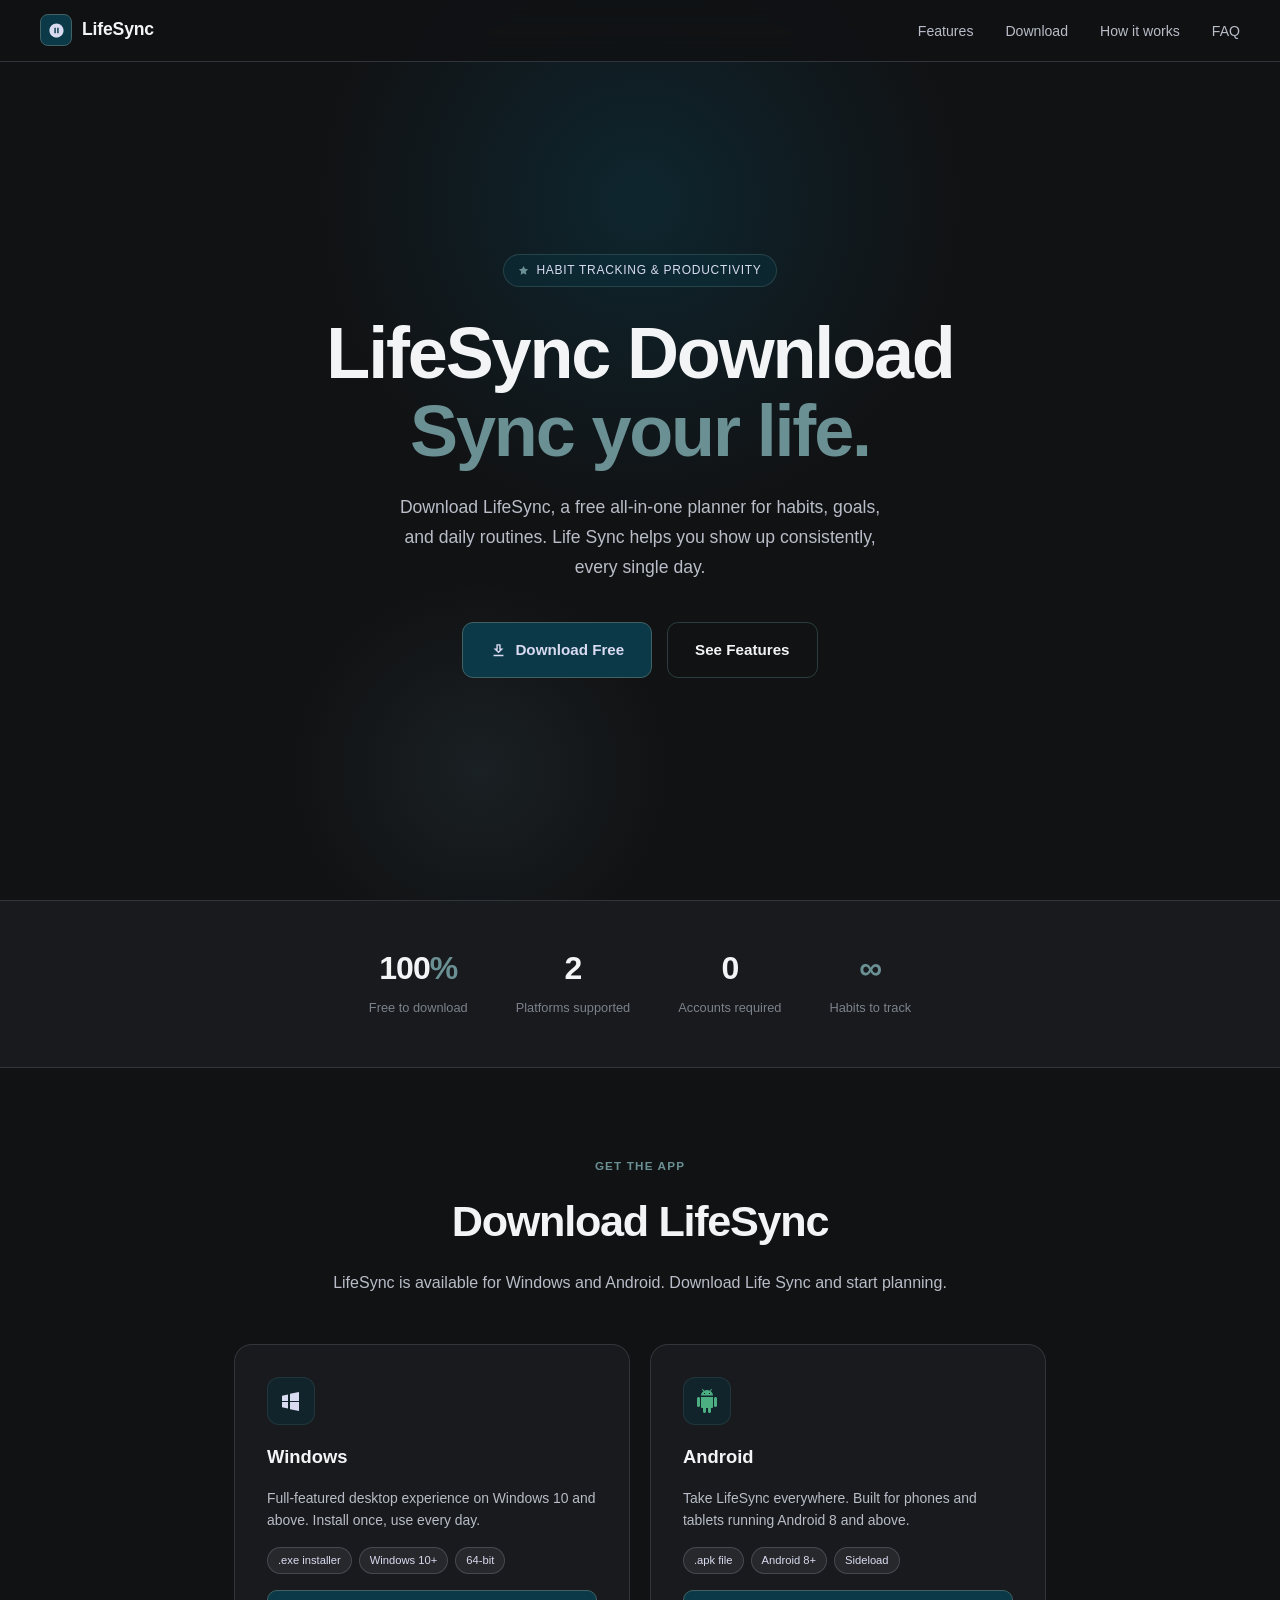
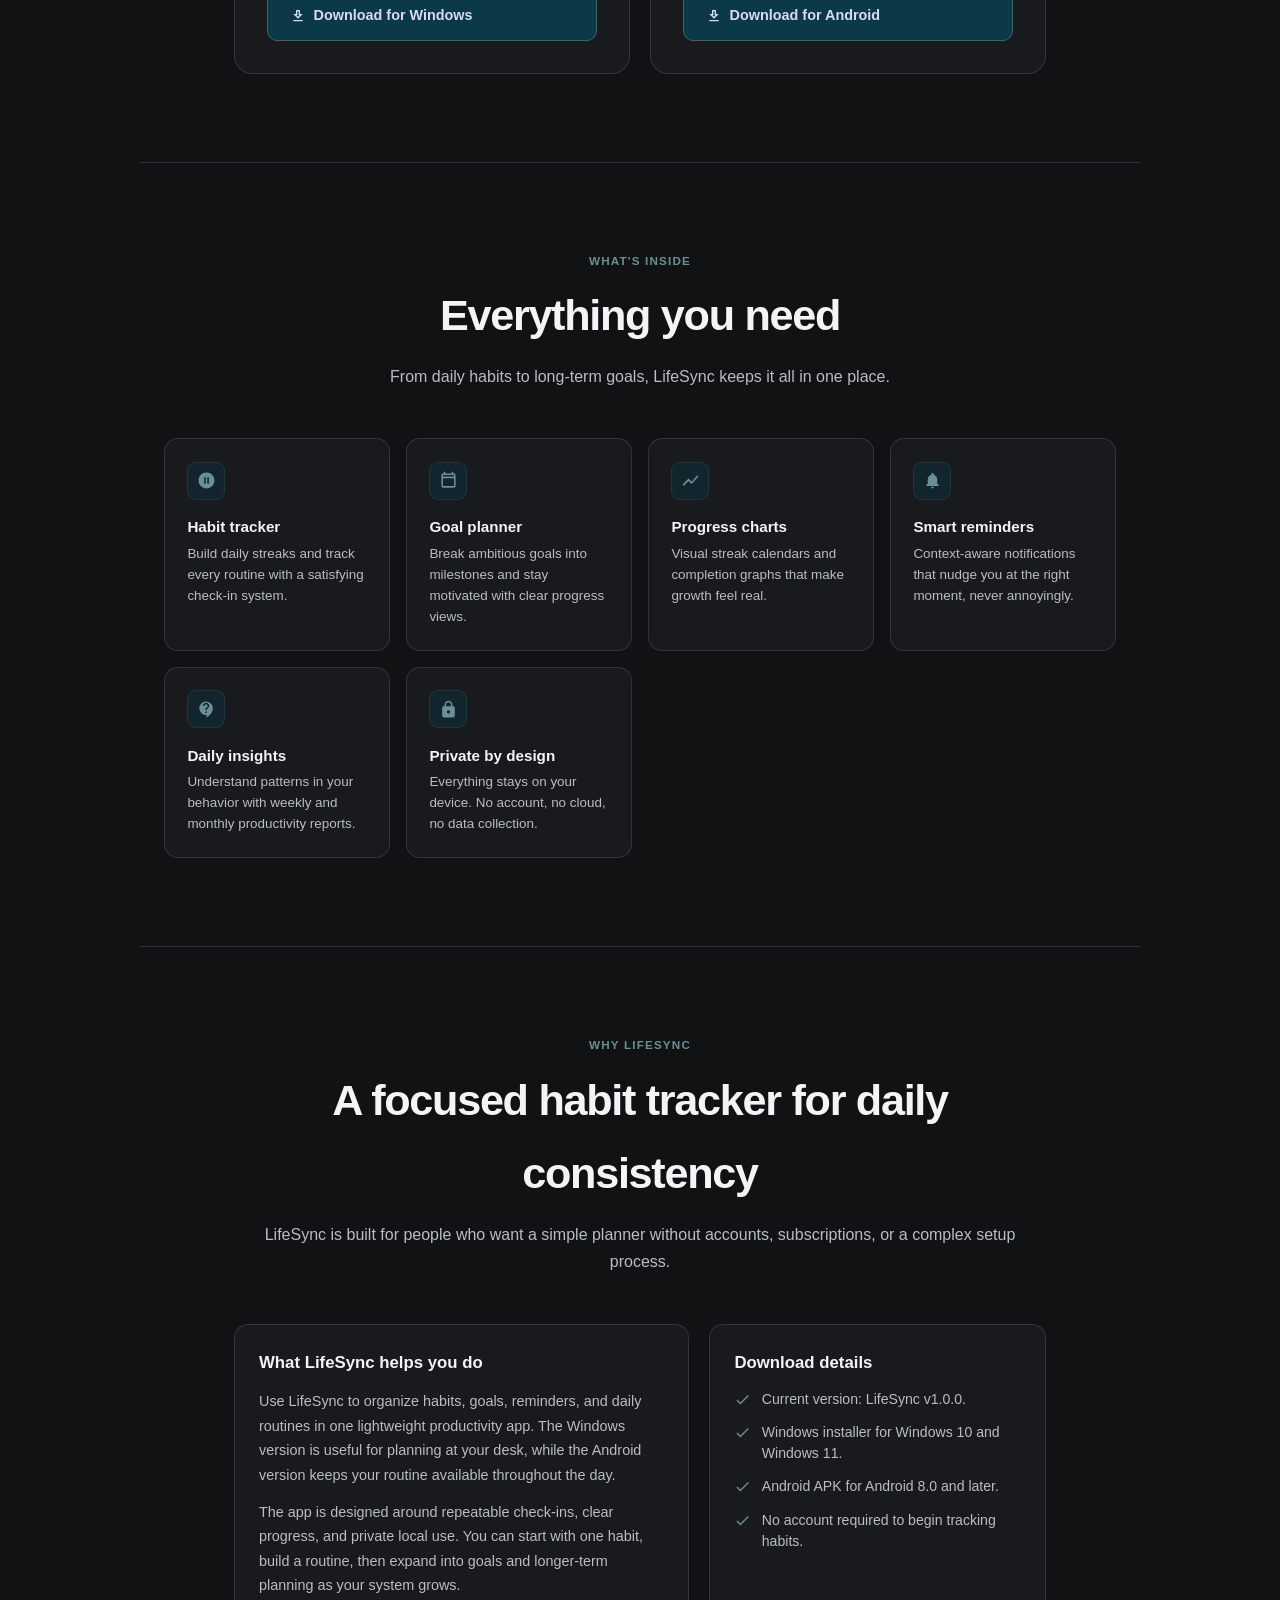
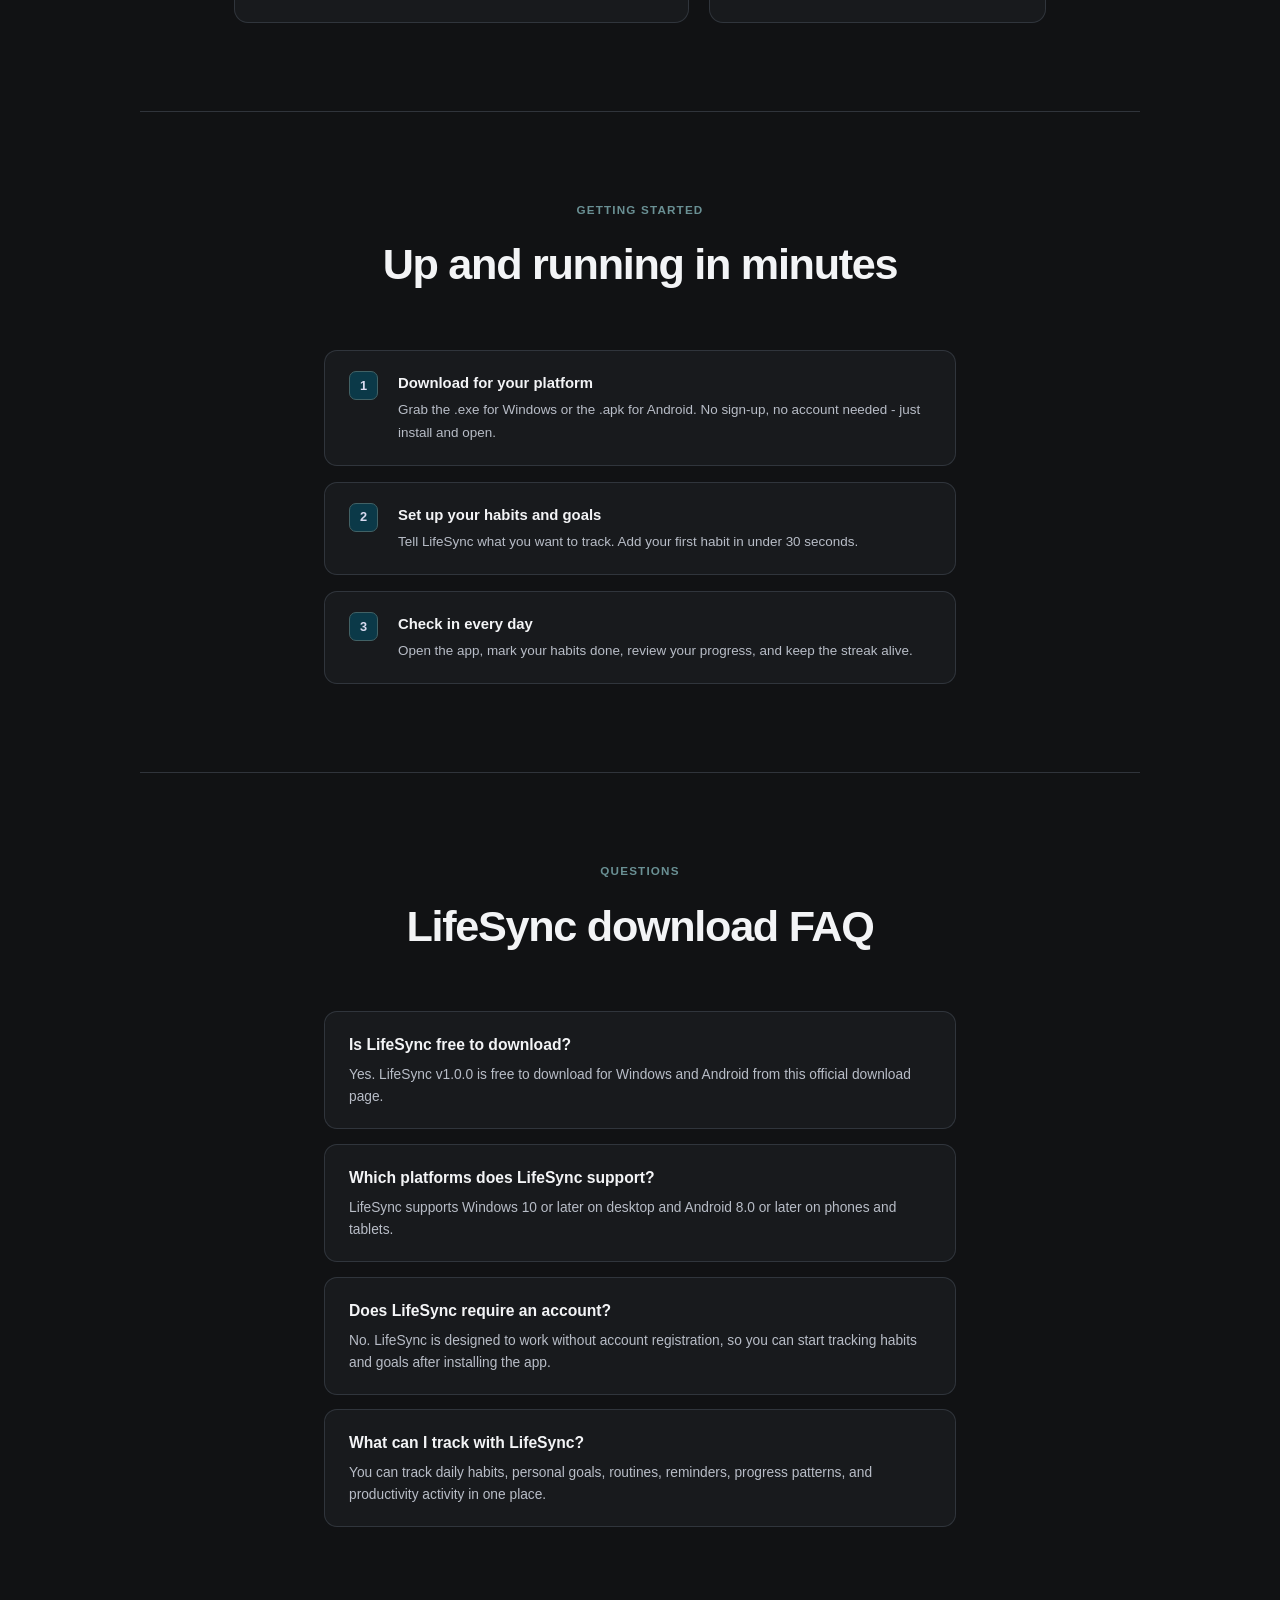
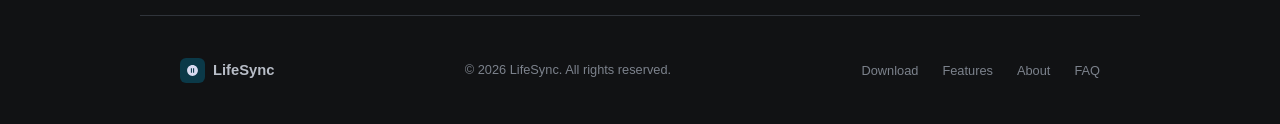
==== index.html @ f9c74f38 "Improve SEO and add details/FAQ Update page metadata and structured data, add product details and FA" ====
<!DOCTYPE html>
<html lang="en">
<head>
  <meta charset="UTF-8" />
  <meta name="viewport" content="width=device-width, initial-scale=1.0" />
  <title>LifeSync Download for Windows &amp; Android | Free Habit Tracker</title>
  <meta name="description" content="Download LifeSync v1.0.0 for Windows and Android. A free private habit tracker, goal planner, and productivity app for daily routines." />
  <meta name="robots" content="index, follow" />
  <meta name="googlebot" content="index, follow, max-snippet:-1, max-image-preview:large, max-video-preview:-1" />
  <meta name="keywords" content="LifeSync download, Life Sync download, habit tracker download, productivity planner app, goal planner app, Windows habit tracker, Android habit tracker" />
  <meta name="author" content="LifeSync" />
  <meta name="theme-color" content="#0B3948" />
  <link rel="canonical" href="https://www.lifesyncdownload.com/" />
  <meta property="og:type" content="website" />
  <meta property="og:url" content="https://www.lifesyncdownload.com/" />
  <meta property="og:site_name" content="LifeSync" />
  <meta property="og:title" content="LifeSync Download for Windows &amp; Android | Free Habit Tracker" />
  <meta property="og:description" content="Download LifeSync v1.0.0 for Windows and Android. Build habits, track goals, and plan daily routines with a free private productivity app." />
  <meta name="twitter:card" content="summary" />
  <meta name="twitter:title" content="LifeSync Download for Windows &amp; Android | Free Habit Tracker" />
  <meta name="twitter:description" content="Download LifeSync v1.0.0 for Windows and Android. Build habits, track goals, and plan daily routines with a free private productivity app." />
  <script type="application/ld+json">
  [
    {
      "@context": "https://schema.org",
      "@type": "WebSite",
      "name": "LifeSync",
      "url": "https://www.lifesyncdownload.com/",
      "description": "Official download page for LifeSync, a free habit tracker and productivity planner for Windows and Android."
    },
    {
      "@context": "https://schema.org",
      "@type": "SoftwareApplication",
      "name": "LifeSync",
      "alternateName": "Life Sync",
      "url": "https://www.lifesyncdownload.com/",
      "description": "LifeSync is a free private habit tracker, goal planner, and productivity planner app for Windows and Android.",
      "applicationCategory": "ProductivityApplication",
      "softwareVersion": "1.0.0",
      "operatingSystem": "Windows 10, Windows 11, Android 8.0 and later",
      "downloadUrl": [
        "https://github.com/andrea-19d/LifeSync/releases/download/v1.0.0/LyfeSync_Setup.exe",
        "https://github.com/andrea-19d/LifeSync/releases/download/v1.0.0/app-release.apk"
      ],
      "offers": {
        "@type": "Offer",
        "price": "0",
        "priceCurrency": "USD",
        "availability": "https://schema.org/InStock"
      }
    },
    {
      "@context": "https://schema.org",
      "@type": "FAQPage",
      "mainEntity": [
        {
          "@type": "Question",
          "name": "Is LifeSync free to download?",
          "acceptedAnswer": {
            "@type": "Answer",
            "text": "Yes. LifeSync v1.0.0 is free to download for Windows and Android from the official LifeSync download page."
          }
        },
        {
          "@type": "Question",
          "name": "Which platforms does LifeSync support?",
          "acceptedAnswer": {
            "@type": "Answer",
            "text": "LifeSync supports Windows 10 or later on desktop and Android 8.0 or later on phones and tablets."
          }
        },
        {
          "@type": "Question",
          "name": "Does LifeSync require an account?",
          "acceptedAnswer": {
            "@type": "Answer",
            "text": "No. LifeSync is designed to work without account registration, so you can start tracking habits and goals after installing the app."
          }
        }
      ]
    }
  ]
  </script>
  <style>
    *, *::before, *::after { box-sizing: border-box; margin: 0; padding: 0; }

    :root {
      --primary:         #0B3948;
      --primary-light:   #416165;
      --primary-dark:    #072530;
      --primary-soft:    #D9DBF1;
      --secondary-light: #6A9094;
      --secondary-soft:  #D0CDD7;
      --bg:              #111214;
      --bg2:             #181A1D;
      --bg3:             #22252A;
      --border:          rgba(52,56,64,0.9);
      --border-strong:   rgba(65,97,101,0.55);
      --text:            #F3F4F6;
      --text-muted:      #B8BDC7;
      --text-hint:       #7C828C;
      --accent-soft:     #2E3238;
      --periwinkle:      #D9DBF1;
    }

    html { scroll-behavior: smooth; }

    body {
      font-family: -apple-system, BlinkMacSystemFont, 'Segoe UI', Roboto, sans-serif;
      background: var(--bg);
      color: var(--text);
      line-height: 1.7;
      overflow-x: hidden;
    }

    /* NAV */
    nav {
      position: fixed; top: 0; left: 0; right: 0; z-index: 100;
      display: flex; align-items: center; justify-content: space-between;
      padding: 0.9rem 2.5rem;
      background: rgba(17,18,20,0.88);
      backdrop-filter: blur(14px);
      border-bottom: 0.5px solid var(--border);
    }

    .nav-logo {
      display: flex; align-items: center; gap: 10px;
      font-size: 1.1rem; font-weight: 700;
      color: var(--text); text-decoration: none; letter-spacing: -0.01em;
    }

    .nav-mark {
      width: 32px; height: 32px;
      background: var(--primary); border-radius: 8px;
      border: 0.5px solid var(--primary-light);
      display: flex; align-items: center; justify-content: center;
    }

    .nav-mark svg { width: 17px; height: 17px; fill: var(--periwinkle); }

    .nav-links { display: flex; gap: 2rem; list-style: none; }
    .nav-links a { color: var(--text-muted); text-decoration: none; font-size: 0.88rem; transition: color 0.2s; }
    .nav-links a:hover { color: var(--text); }

    /* HERO */
    .hero {
      min-height: 100vh;
      display: flex; align-items: center; justify-content: center;
      text-align: center;
      padding: 7rem 1.5rem 5rem;
      position: relative; overflow: hidden;
    }

    .glow1 {
      position: absolute; top: -150px; left: 50%;
      transform: translateX(-50%);
      width: 700px; height: 700px;
      background: radial-gradient(circle, rgba(11,57,72,0.5) 0%, transparent 65%);
      pointer-events: none;
    }

    .glow2 {
      position: absolute; bottom: -60px; left: 15%;
      width: 380px; height: 380px;
      background: radial-gradient(circle, rgba(65,97,101,0.18) 0%, transparent 70%);
      pointer-events: none;
    }

    .hero-inner { position: relative; z-index: 1; max-width: 660px; }

    .badge {
      display: inline-flex; align-items: center; gap: 7px;
      background: rgba(11,57,72,0.35);
      border: 0.5px solid rgba(65,97,101,0.5);
      color: var(--periwinkle);
      font-size: 0.75rem; padding: 5px 14px;
      border-radius: 99px; margin-bottom: 1.75rem;
      letter-spacing: 0.06em; text-transform: uppercase;
    }

    .badge svg { width: 11px; height: 11px; fill: var(--secondary-light); }

    h1 {
      font-size: clamp(2.5rem, 6vw, 4.5rem);
      font-weight: 800; line-height: 1.08;
      letter-spacing: -0.03em; margin-bottom: 1.4rem;
    }

    h1 .teal { color: var(--secondary-light); }

    .hero p {
      font-size: 1.1rem; color: var(--text-muted);
      max-width: 510px; margin: 0 auto 2.5rem; line-height: 1.7;
    }

    .ctas { display: flex; gap: 0.9rem; justify-content: center; flex-wrap: wrap; }

    .btn-p {
      display: inline-flex; align-items: center; gap: 8px;
      background: var(--primary); color: var(--periwinkle);
      text-decoration: none; padding: 0.85rem 1.7rem;
      border-radius: 11px; font-weight: 600; font-size: 0.95rem;
      border: 0.5px solid var(--primary-light);
      transition: background 0.2s, transform 0.15s; cursor: pointer;
    }

    .btn-p:hover { background: var(--primary-light); transform: translateY(-2px); }
    .btn-p svg { width: 17px; height: 17px; fill: currentColor; }

    .btn-o {
      display: inline-flex; align-items: center; gap: 8px;
      background: transparent; color: var(--text);
      text-decoration: none; padding: 0.85rem 1.7rem;
      border-radius: 11px; font-weight: 600; font-size: 0.95rem;
      border: 0.5px solid var(--border-strong);
      transition: background 0.2s, transform 0.15s; cursor: pointer;
    }

    .btn-o:hover { background: var(--accent-soft); transform: translateY(-2px); }

    /* STATS */
    .stats {
      display: flex; justify-content: center; gap: 3rem; flex-wrap: wrap;
      padding: 2.5rem 1.5rem 3rem;
      border-top: 0.5px solid var(--border);
      border-bottom: 0.5px solid var(--border);
      background: var(--bg2);
    }

    .stat { text-align: center; }
    .stat-n { font-size: 2rem; font-weight: 800; letter-spacing: -0.03em; }
    .stat-n span { color: var(--secondary-light); }
    .stat-l { font-size: 0.8rem; color: var(--text-hint); margin-top: 2px; }

    /* SECTIONS */
    section { padding: 5.5rem 1.5rem; max-width: 1000px; margin: 0 auto; }
    section.narrow { max-width: 680px; }
    section.mid { max-width: 860px; }

    .eyebrow {
      text-align: center; font-size: 0.73rem;
      letter-spacing: 0.1em; text-transform: uppercase;
      color: var(--secondary-light); margin-bottom: 0.55rem; font-weight: 600;
    }

    .sec-title {
      text-align: center;
      font-size: clamp(1.8rem, 4vw, 2.7rem);
      font-weight: 800; letter-spacing: -0.03em; margin-bottom: 0.65rem;
    }

    .sec-sub { text-align: center; color: var(--text-muted); font-size: 1rem; margin-bottom: 3rem; }

    hr { border: none; border-top: 0.5px solid var(--border); max-width: 1000px; margin: 0 auto; }

    /* DOWNLOAD CARDS */
    .dl-grid {
      display: grid;
      grid-template-columns: repeat(auto-fit, minmax(280px, 1fr));
      gap: 1.25rem;
    }

    .dl-card {
      background: var(--bg2); border: 0.5px solid var(--border);
      border-radius: 18px; padding: 2rem;
      display: flex; flex-direction: column; gap: 1rem;
      transition: border-color 0.2s, transform 0.2s;
      position: relative; overflow: hidden;
    }

    .dl-card::before {
      content: ''; position: absolute; top: 0; left: 0; right: 0; height: 2px;
      background: linear-gradient(90deg, var(--primary), var(--primary-light), transparent);
      opacity: 0; transition: opacity 0.25s;
    }

    .dl-card:hover { border-color: var(--border-strong); transform: translateY(-4px); }
    .dl-card:hover::before { opacity: 1; }

    .dl-icon {
      width: 48px; height: 48px; border-radius: 12px;
      background: rgba(11,57,72,0.35);
      border: 0.5px solid rgba(65,97,101,0.3);
      display: flex; align-items: center; justify-content: center;
    }

    .dl-icon svg { width: 24px; height: 24px; }
    .dl-card h3 { font-size: 1.15rem; font-weight: 700; }
    .dl-card p { font-size: 0.87rem; color: var(--text-muted); line-height: 1.55; }

    .tags { display: flex; gap: 7px; flex-wrap: wrap; }

    .tag {
      font-size: 0.7rem; padding: 3px 10px; border-radius: 99px;
      background: rgba(217,219,241,0.07); color: var(--periwinkle);
      border: 0.5px solid rgba(217,219,241,0.18);
    }

    .btn-dl {
      display: inline-flex; align-items: center; gap: 8px;
      background: var(--primary); color: var(--periwinkle);
      text-decoration: none; padding: 0.75rem 1.35rem;
      border-radius: 10px; font-weight: 600; font-size: 0.9rem;
      border: 0.5px solid var(--primary-light);
      transition: background 0.2s, transform 0.15s; margin-top: auto;
    }

    .btn-dl:hover { background: var(--primary-light); transform: translateY(-1px); }
    .btn-dl svg { width: 16px; height: 16px; fill: currentColor; }

    /* FEATURE CARDS */
    .feat-grid {
      display: grid;
      grid-template-columns: repeat(auto-fit, minmax(210px, 1fr));
      gap: 1rem; margin-top: 3rem;
    }

    .feat-card {
      background: var(--bg2); border: 0.5px solid var(--border);
      border-radius: 14px; padding: 1.4rem;
      transition: border-color 0.2s;
    }

    .feat-card:hover { border-color: var(--border-strong); }

    .feat-icon {
      width: 38px; height: 38px; border-radius: 9px;
      background: rgba(11,57,72,0.4);
      border: 0.5px solid rgba(65,97,101,0.3);
      display: flex; align-items: center; justify-content: center;
      margin-bottom: 0.9rem;
    }

    .feat-icon svg { width: 19px; height: 19px; fill: var(--secondary-light); }
    .feat-card h4 { font-size: 0.95rem; font-weight: 700; margin-bottom: 4px; }
    .feat-card p { font-size: 0.84rem; color: var(--text-muted); line-height: 1.55; }

    /* INFO */
    .info-grid {
      display: grid;
      grid-template-columns: minmax(0, 1.15fr) minmax(260px, 0.85fr);
      gap: 1.25rem;
      align-items: stretch;
      margin-top: 3rem;
    }

    .info-panel {
      background: var(--bg2);
      border: 0.5px solid var(--border);
      border-radius: 14px;
      padding: 1.5rem;
    }

    .info-panel h3 { font-size: 1.05rem; font-weight: 700; margin-bottom: 0.75rem; }
    .info-panel p { color: var(--text-muted); font-size: 0.9rem; margin-bottom: 0.8rem; }
    .info-panel p:last-child { margin-bottom: 0; }

    .check-list {
      display: grid;
      gap: 0.75rem;
      list-style: none;
    }

    .check-list li {
      display: flex;
      gap: 0.65rem;
      align-items: flex-start;
      color: var(--text-muted);
      font-size: 0.88rem;
      line-height: 1.5;
    }

    .check-list svg {
      flex: 0 0 17px;
      width: 17px;
      height: 17px;
      margin-top: 2px;
      fill: var(--secondary-light);
    }

    /* STEPS */
    .steps { display: flex; flex-direction: column; gap: 1rem; margin-top: 3rem; }

    .step {
      display: flex; gap: 1.25rem; align-items: flex-start;
      background: var(--bg2); border: 0.5px solid var(--border);
      border-radius: 13px; padding: 1.25rem 1.5rem;
      transition: border-color 0.2s;
    }

    .step:hover { border-color: var(--border-strong); }

    .step-n {
      flex-shrink: 0; width: 29px; height: 29px;
      background: var(--primary); border: 0.5px solid var(--primary-light);
      border-radius: 7px; display: flex; align-items: center; justify-content: center;
      font-size: 0.8rem; font-weight: 700; color: var(--periwinkle);
    }

    .step h4 { font-size: 0.93rem; font-weight: 700; margin-bottom: 3px; }
    .step p { font-size: 0.84rem; color: var(--text-muted); }

    /* FAQ */
    .faq-list {
      display: grid;
      gap: 0.9rem;
      margin-top: 3rem;
    }

    .faq-item {
      background: var(--bg2);
      border: 0.5px solid var(--border);
      border-radius: 13px;
      padding: 1.25rem 1.5rem;
    }

    .faq-item h3 {
      font-size: 0.98rem;
      font-weight: 700;
      margin-bottom: 0.35rem;
    }

    .faq-item p {
      color: var(--text-muted);
      font-size: 0.86rem;
      line-height: 1.6;
    }

    /* FOOTER */
    footer {
      padding: 2.5rem 2.5rem;
      display: flex; align-items: center; justify-content: space-between;
      flex-wrap: wrap; gap: 1rem;
      max-width: 1000px; margin: 0 auto;
    }

    .foot-logo {
      display: flex; align-items: center; gap: 8px;
      font-weight: 700; font-size: 0.92rem;
      color: var(--text-muted); text-decoration: none;
    }

    .foot-mark {
      width: 25px; height: 25px; background: var(--primary);
      border-radius: 6px; display: flex; align-items: center; justify-content: center;
    }

    .foot-mark svg { width: 13px; height: 13px; fill: var(--periwinkle); }
    footer p { font-size: 0.8rem; color: var(--text-hint); }

    .foot-links { display: flex; gap: 1.5rem; list-style: none; }
    .foot-links a { color: var(--text-hint); text-decoration: none; font-size: 0.8rem; transition: color 0.2s; }
    .foot-links a:hover { color: var(--text-muted); }

    @media (max-width: 600px) {
      nav .nav-links { display: none; }
      .stats { gap: 1.5rem; }
      footer { flex-direction: column; align-items: flex-start; }
    }

    @media (max-width: 760px) {
      .info-grid { grid-template-columns: 1fr; }
    }
  </style>
</head>
<body>

<nav>
  <a href="#" class="nav-logo">
    <div class="nav-mark">
      <svg viewBox="0 0 24 24"><path d="M12 2C6.48 2 2 6.48 2 12s4.48 10 10 10 10-4.48 10-10S17.52 2 12 2zm-1 14H9V8h2v8zm4 0h-2V8h2v8z"/></svg>
    </div>
    LifeSync
  </a>
  <ul class="nav-links">
    <li><a href="#features">Features</a></li>
    <li><a href="#download">Download</a></li>
    <li><a href="#about">How it works</a></li>
    <li><a href="#faq">FAQ</a></li>
  </ul>
</nav>

<section class="hero">
  <div class="glow1"></div>
  <div class="glow2"></div>
  <div class="hero-inner">
    <div class="badge">
      <svg viewBox="0 0 24 24"><path d="M12 2l3.09 6.26L22 9.27l-5 4.87 1.18 6.88L12 17.77l-6.18 3.25L7 14.14 2 9.27l6.91-1.01L12 2z"/></svg>
      Habit tracking &amp; productivity
    </div>
    <h1>LifeSync Download<br><span class="teal">Sync your life.</span></h1>
    <p>Download LifeSync, a free all-in-one planner for habits, goals, and daily routines. Life Sync helps you show up consistently, every single day.</p>
    <div class="ctas">
      <a href="#download" class="btn-p">
        <svg viewBox="0 0 24 24"><path d="M13 5v6h1.17L12 13.17 9.83 11H11V5h2m2-2H9v6H5l7 7 7-7h-4V3m4 15H5v2h14v-2z"/></svg>
        Download Free
      </a>
      <a href="#features" class="btn-o">See Features</a>
    </div>
  </div>
</section>

<div class="stats">
  <div class="stat">
    <div class="stat-n">100<span>%</span></div>
    <div class="stat-l">Free to download</div>
  </div>
  <div class="stat">
    <div class="stat-n">2</div>
    <div class="stat-l">Platforms supported</div>
  </div>
  <div class="stat">
    <div class="stat-n">0</div>
    <div class="stat-l">Accounts required</div>
  </div>
  <div class="stat">
    <div class="stat-n"><span>&infin;</span></div>
    <div class="stat-l">Habits to track</div>
  </div>
</div>

<section class="mid" id="download">
  <p class="eyebrow">Get the app</p>
  <h2 class="sec-title">Download LifeSync</h2>
  <p class="sec-sub">LifeSync is available for Windows and Android. Download Life Sync and start planning.</p>

  <div class="dl-grid">
    <div class="dl-card">
      <div class="dl-icon">
        <svg viewBox="0 0 24 24" fill="#D9DBF1"><path d="M3 12V6.75l6-1.32v6.57H3zm17 0V3l-9 1.72v7.28H20zM3 13h6v6.57l-6-1.32V13zm17 0h-9v7.28L20 22v-9z"/></svg>
      </div>
      <h3>Windows</h3>
      <p>Full-featured desktop experience on Windows 10 and above. Install once, use every day.</p>
      <div class="tags">
        <span class="tag">.exe installer</span>
        <span class="tag">Windows 10+</span>
        <span class="tag">64-bit</span>
      </div>
      <a href="https://github.com/andrea-19d/LifeSync/releases/download/v1.0.0/LyfeSync_Setup.exe" download class="btn-dl">
        <svg viewBox="0 0 24 24"><path d="M13 5v6h1.17L12 13.17 9.83 11H11V5h2m2-2H9v6H5l7 7 7-7h-4V3m4 15H5v2h14v-2z"/></svg>
        Download for Windows
      </a>
    </div>

    <div class="dl-card">
      <div class="dl-icon">
        <svg viewBox="0 0 24 24" fill="#4CAF82"><path d="M6 18c0 .55.45 1 1 1h1v3.5c0 .83.67 1.5 1.5 1.5s1.5-.67 1.5-1.5V19h2v3.5c0 .83.67 1.5 1.5 1.5s1.5-.67 1.5-1.5V19h1c.55 0 1-.45 1-1V8H6v10zM3.5 8C2.67 8 2 8.67 2 9.5v7c0 .83.67 1.5 1.5 1.5S5 17.33 5 16.5v-7C5 8.67 4.33 8 3.5 8zm17 0c-.83 0-1.5.67-1.5 1.5v7c0 .83.67 1.5 1.5 1.5s1.5-.67 1.5-1.5v-7c0-.83-.67-1.5-1.5-1.5zm-4.97-5.84l1.3-1.3c.2-.2.2-.51 0-.71-.2-.2-.51-.2-.71 0l-1.48 1.48A5.84 5.84 0 0 0 12 1c-.96 0-1.86.23-2.66.63L7.85.15c-.2-.2-.51-.2-.71 0-.2.2-.2.51 0 .71l1.31 1.31C7.08 3.04 6 4.6 6 6.5h12c0-1.9-1.08-3.46-2.47-4.34zM10 5H9V4h1v1zm5 0h-1V4h1v1z"/></svg>
      </div>
      <h3>Android</h3>
      <p>Take LifeSync everywhere. Built for phones and tablets running Android 8 and above.</p>
      <div class="tags">
        <span class="tag">.apk file</span>
        <span class="tag">Android 8+</span>
        <span class="tag">Sideload</span>
      </div>
      <a href="https://github.com/andrea-19d/LifeSync/releases/download/v1.0.0/app-release.apk" download class="btn-dl">
        <svg viewBox="0 0 24 24"><path d="M13 5v6h1.17L12 13.17 9.83 11H11V5h2m2-2H9v6H5l7 7 7-7h-4V3m4 15H5v2h14v-2z"/></svg>
        Download for Android
      </a>
    </div>
  </div>
</section>

<hr />

<section id="features">
  <p class="eyebrow">What's inside</p>
  <h2 class="sec-title">Everything you need</h2>
  <p class="sec-sub">From daily habits to long-term goals, LifeSync keeps it all in one place.</p>

  <div class="feat-grid">
    <div class="feat-card">
      <div class="feat-icon"><svg viewBox="0 0 24 24"><path d="M12 2C6.48 2 2 6.48 2 12s4.48 10 10 10 10-4.48 10-10S17.52 2 12 2zm-1 14H9V8h2v8zm4 0h-2V8h2v8z"/></svg></div>
      <h4>Habit tracker</h4>
      <p>Build daily streaks and track every routine with a satisfying check-in system.</p>
    </div>
    <div class="feat-card">
      <div class="feat-icon"><svg viewBox="0 0 24 24"><path d="M19 3h-1V1h-2v2H8V1H6v2H5c-1.11 0-2 .9-2 2v14c0 1.1.89 2 2 2h14c1.1 0 2-.9 2-2V5c0-1.1-.9-2-2-2zm0 16H5V9h14v10zm0-12H5V5h14v2z"/></svg></div>
      <h4>Goal planner</h4>
      <p>Break ambitious goals into milestones and stay motivated with clear progress views.</p>
    </div>
    <div class="feat-card">
      <div class="feat-icon"><svg viewBox="0 0 24 24"><path d="M3.5 18.49l6-6.01 4 4L22 6.92l-1.41-1.41-7.09 7.97-4-4L2 16.99z"/></svg></div>
      <h4>Progress charts</h4>
      <p>Visual streak calendars and completion graphs that make growth feel real.</p>
    </div>
    <div class="feat-card">
      <div class="feat-icon"><svg viewBox="0 0 24 24"><path d="M12 22c1.1 0 2-.9 2-2h-4c0 1.1.9 2 2 2zm6-6v-5c0-3.07-1.64-5.64-4.5-6.32V4c0-.83-.67-1.5-1.5-1.5s-1.5.67-1.5 1.5v.68C7.63 5.36 6 7.92 6 11v5l-2 2v1h16v-1l-2-2z"/></svg></div>
      <h4>Smart reminders</h4>
      <p>Context-aware notifications that nudge you at the right moment, never annoyingly.</p>
    </div>
    <div class="feat-card">
      <div class="feat-icon"><svg viewBox="0 0 24 24"><path d="M11.5 2C6.81 2 3 5.81 3 10.5S6.81 19 11.5 19h.5v3c4.86-2.34 8-7 8-11.5C20 5.81 16.19 2 11.5 2zm1 14.5h-2v-2h2v2zm0-4h-2c0-3.25 3-3 3-5 0-1.1-.9-2-2-2s-2 .9-2 2h-2c0-2.21 1.79-4 4-4s4 1.79 4 4c0 2.5-3 2.75-3 5z"/></svg></div>
      <h4>Daily insights</h4>
      <p>Understand patterns in your behavior with weekly and monthly productivity reports.</p>
    </div>
    <div class="feat-card">
      <div class="feat-icon"><svg viewBox="0 0 24 24"><path d="M18 8h-1V6c0-2.76-2.24-5-5-5S7 3.24 7 6v2H6c-1.1 0-2 .9-2 2v10c0 1.1.9 2 2 2h12c1.1 0 2-.9 2-2V10c0-1.1-.9-2-2-2zm-6 9c-1.1 0-2-.9-2-2s.9-2 2-2 2 .9 2 2-.9 2-2 2zm3.1-9H8.9V6c0-1.71 1.39-3.1 3.1-3.1 1.71 0 3.1 1.39 3.1 3.1v2z"/></svg></div>
      <h4>Private by design</h4>
      <p>Everything stays on your device. No account, no cloud, no data collection.</p>
    </div>
  </div>
</section>

<hr />

<section class="mid" id="details">
  <p class="eyebrow">Why LifeSync</p>
  <h2 class="sec-title">A focused habit tracker for daily consistency</h2>
  <p class="sec-sub">LifeSync is built for people who want a simple planner without accounts, subscriptions, or a complex setup process.</p>

  <div class="info-grid">
    <div class="info-panel">
      <h3>What LifeSync helps you do</h3>
      <p>Use LifeSync to organize habits, goals, reminders, and daily routines in one lightweight productivity app. The Windows version is useful for planning at your desk, while the Android version keeps your routine available throughout the day.</p>
      <p>The app is designed around repeatable check-ins, clear progress, and private local use. You can start with one habit, build a routine, then expand into goals and longer-term planning as your system grows.</p>
    </div>

    <div class="info-panel">
      <h3>Download details</h3>
      <ul class="check-list">
        <li>
          <svg viewBox="0 0 24 24"><path d="M9 16.17L4.83 12l-1.42 1.41L9 19 21 7l-1.41-1.41z"/></svg>
          Current version: LifeSync v1.0.0.
        </li>
        <li>
          <svg viewBox="0 0 24 24"><path d="M9 16.17L4.83 12l-1.42 1.41L9 19 21 7l-1.41-1.41z"/></svg>
          Windows installer for Windows 10 and Windows 11.
        </li>
        <li>
          <svg viewBox="0 0 24 24"><path d="M9 16.17L4.83 12l-1.42 1.41L9 19 21 7l-1.41-1.41z"/></svg>
          Android APK for Android 8.0 and later.
        </li>
        <li>
          <svg viewBox="0 0 24 24"><path d="M9 16.17L4.83 12l-1.42 1.41L9 19 21 7l-1.41-1.41z"/></svg>
          No account required to begin tracking habits.
        </li>
      </ul>
    </div>
  </div>
</section>

<hr />

<section class="narrow" id="about">
  <p class="eyebrow">Getting started</p>
  <h2 class="sec-title">Up and running in minutes</h2>

  <div class="steps">
    <div class="step">
      <div class="step-n">1</div>
      <div>
        <h4>Download for your platform</h4>
        <p>Grab the .exe for Windows or the .apk for Android. No sign-up, no account needed - just install and open.</p>
      </div>
    </div>
    <div class="step">
      <div class="step-n">2</div>
      <div>
        <h4>Set up your habits and goals</h4>
        <p>Tell LifeSync what you want to track. Add your first habit in under 30 seconds.</p>
      </div>
    </div>
    <div class="step">
      <div class="step-n">3</div>
      <div>
        <h4>Check in every day</h4>
        <p>Open the app, mark your habits done, review your progress, and keep the streak alive.</p>
      </div>
    </div>
  </div>
</section>

<hr />

<section class="narrow" id="faq">
  <p class="eyebrow">Questions</p>
  <h2 class="sec-title">LifeSync download FAQ</h2>

  <div class="faq-list">
    <div class="faq-item">
      <h3>Is LifeSync free to download?</h3>
      <p>Yes. LifeSync v1.0.0 is free to download for Windows and Android from this official download page.</p>
    </div>
    <div class="faq-item">
      <h3>Which platforms does LifeSync support?</h3>
      <p>LifeSync supports Windows 10 or later on desktop and Android 8.0 or later on phones and tablets.</p>
    </div>
    <div class="faq-item">
      <h3>Does LifeSync require an account?</h3>
      <p>No. LifeSync is designed to work without account registration, so you can start tracking habits and goals after installing the app.</p>
    </div>
    <div class="faq-item">
      <h3>What can I track with LifeSync?</h3>
      <p>You can track daily habits, personal goals, routines, reminders, progress patterns, and productivity activity in one place.</p>
    </div>
  </div>
</section>

<hr />

<footer>
  <a href="#" class="foot-logo">
    <div class="foot-mark">
      <svg viewBox="0 0 24 24"><path d="M12 2C6.48 2 2 6.48 2 12s4.48 10 10 10 10-4.48 10-10S17.52 2 12 2zm-1 14H9V8h2v8zm4 0h-2V8h2v8z"/></svg>
    </div>
    LifeSync
  </a>
  <p>&copy; 2026 LifeSync. All rights reserved.</p>
  <ul class="foot-links">
    <li><a href="#download">Download</a></li>
    <li><a href="#features">Features</a></li>
    <li><a href="#about">About</a></li>
    <li><a href="#faq">FAQ</a></li>
  </ul>
</footer>

</body>
</html>
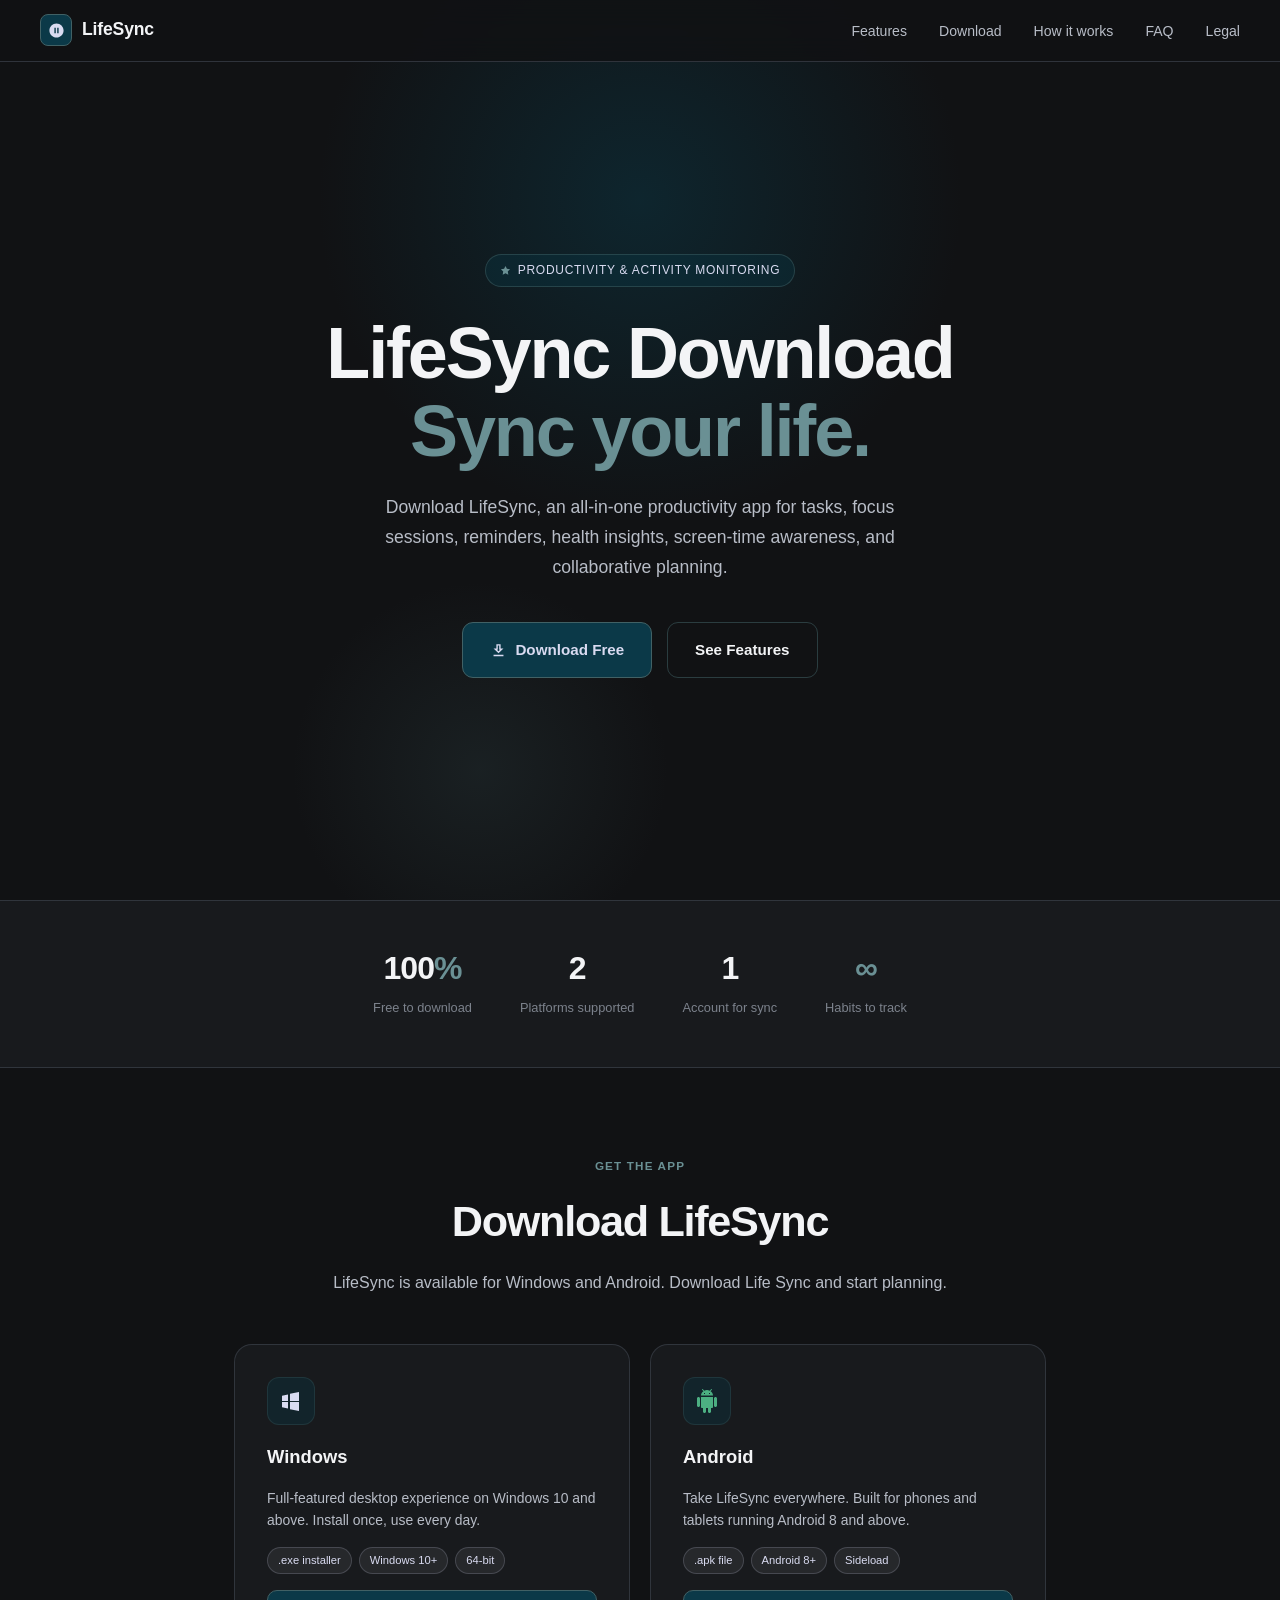
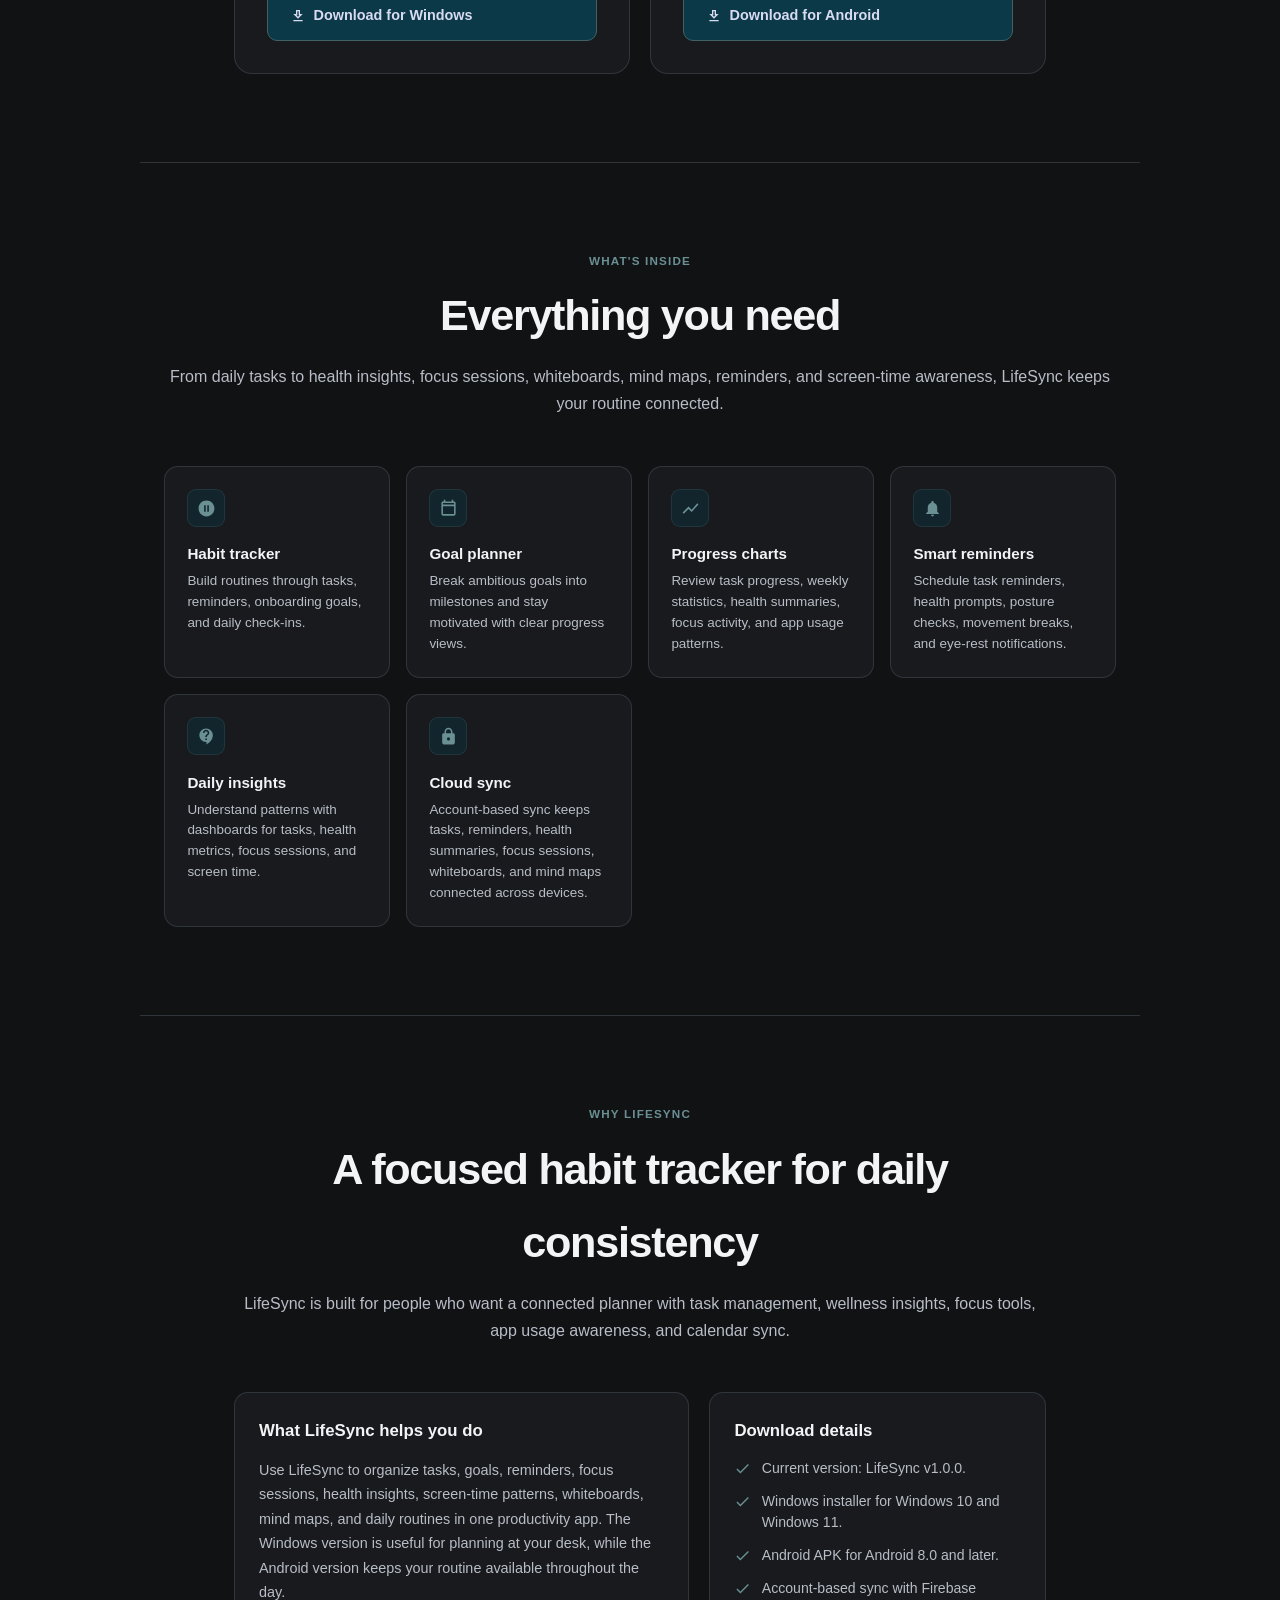
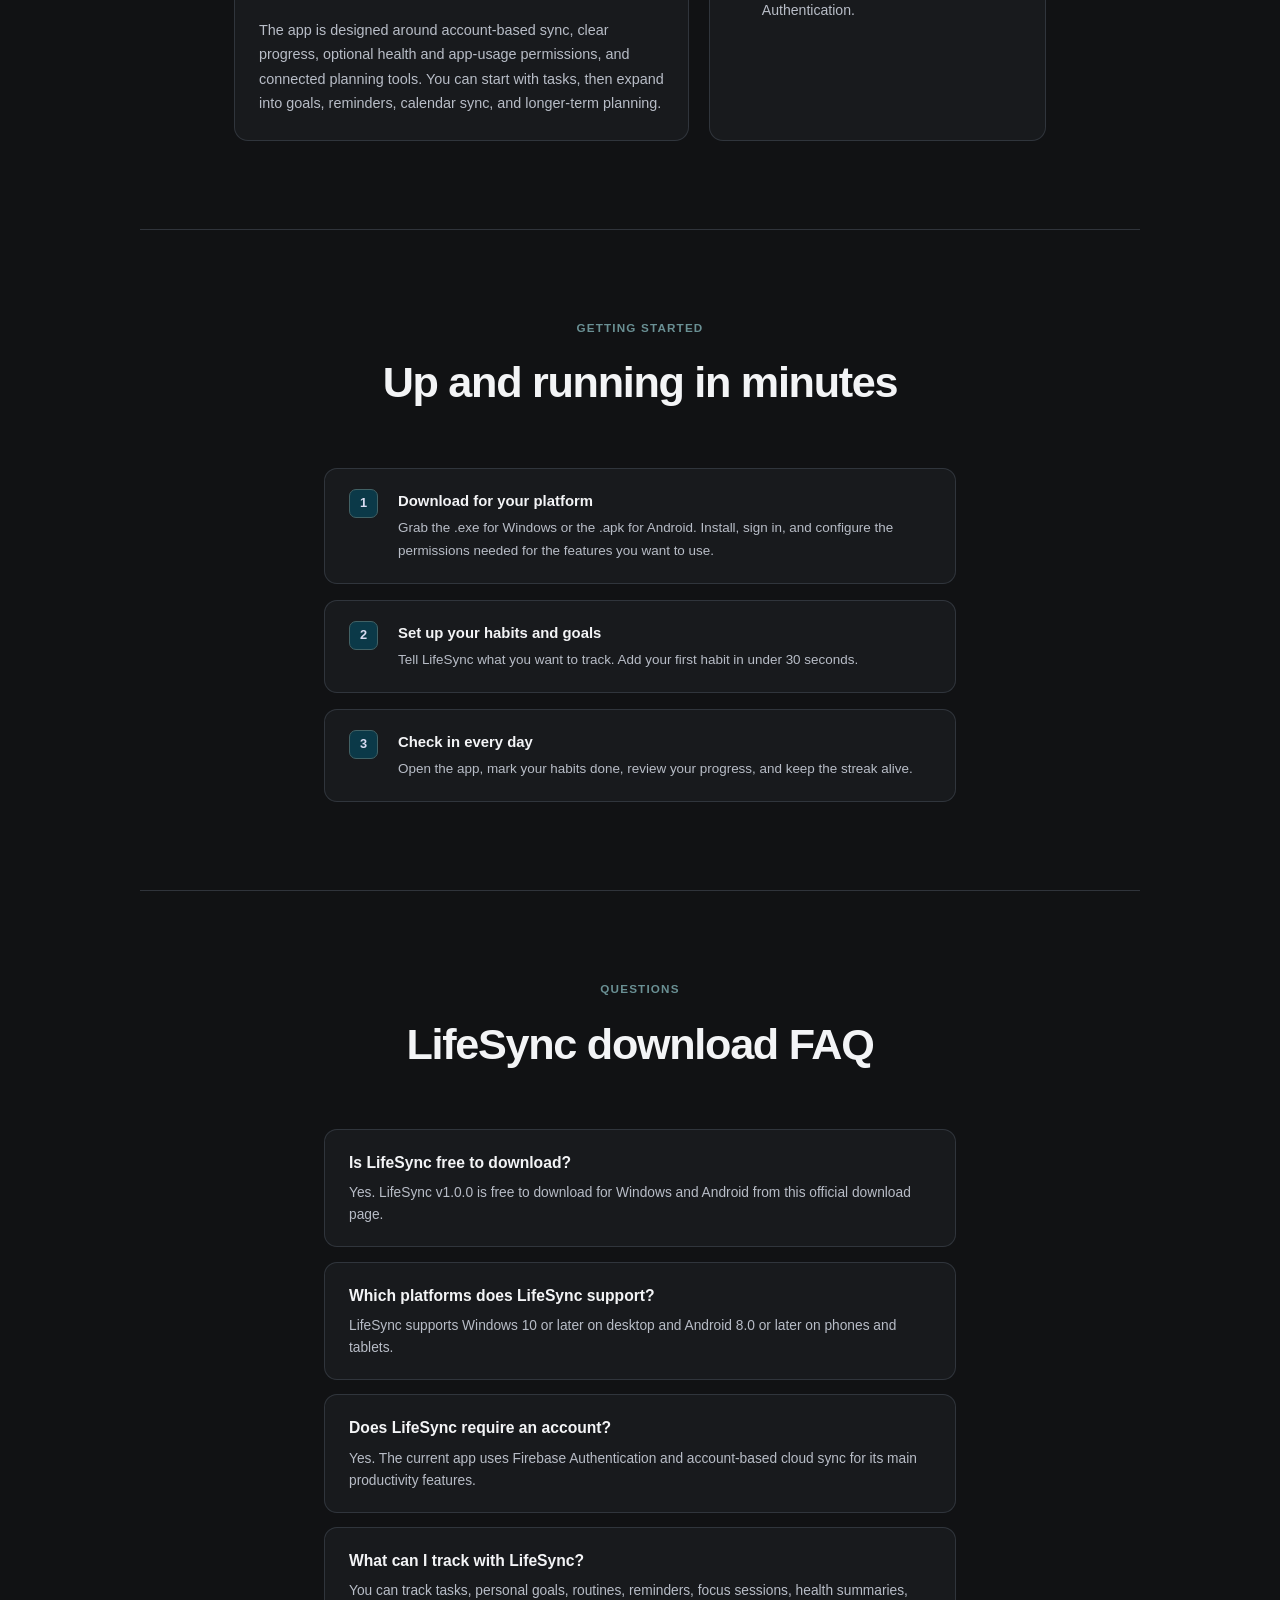
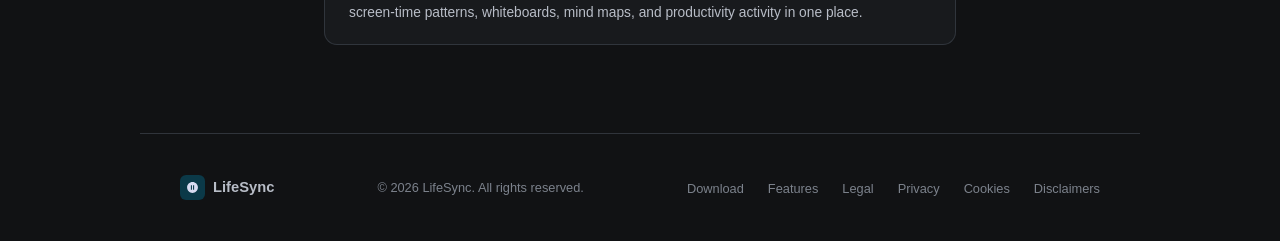
==== commit 595733a4: "Add legal pages and stylesheet; update index Add a set of legal and compliance pages and a shared st" ====
--- a/index.html
+++ b/index.html
@@ -3,22 +3,22 @@
 <head>
   <meta charset="UTF-8" />
   <meta name="viewport" content="width=device-width, initial-scale=1.0" />
-  <title>LifeSync Download for Windows &amp; Android | Free Habit Tracker</title>
-  <meta name="description" content="Download LifeSync v1.0.0 for Windows and Android. A free private habit tracker, goal planner, and productivity app for daily routines." />
+  <title>LifeSync Download for Windows &amp; Android | Productivity &amp; Activity Monitoring</title>
+  <meta name="description" content="Download LifeSync v1.0.0 for Windows and Android. A productivity, task planning, health insights, and activity monitoring app." />
   <meta name="robots" content="index, follow" />
   <meta name="googlebot" content="index, follow, max-snippet:-1, max-image-preview:large, max-video-preview:-1" />
-  <meta name="keywords" content="LifeSync download, Life Sync download, habit tracker download, productivity planner app, goal planner app, Windows habit tracker, Android habit tracker" />
+  <meta name="keywords" content="LifeSync download, Life Sync download, productivity app, task planner app, goal planner app, health insights app, screen time tracker, Windows productivity app, Android productivity app" />
   <meta name="author" content="LifeSync" />
   <meta name="theme-color" content="#0B3948" />
   <link rel="canonical" href="https://www.lifesyncdownload.com/" />
   <meta property="og:type" content="website" />
   <meta property="og:url" content="https://www.lifesyncdownload.com/" />
   <meta property="og:site_name" content="LifeSync" />
-  <meta property="og:title" content="LifeSync Download for Windows &amp; Android | Free Habit Tracker" />
-  <meta property="og:description" content="Download LifeSync v1.0.0 for Windows and Android. Build habits, track goals, and plan daily routines with a free private productivity app." />
+  <meta property="og:title" content="LifeSync Download for Windows &amp; Android | Productivity &amp; Activity Monitoring" />
+  <meta property="og:description" content="Download LifeSync v1.0.0 for Windows and Android. Plan tasks, track focus, review health insights, and monitor app activity." />
   <meta name="twitter:card" content="summary" />
-  <meta name="twitter:title" content="LifeSync Download for Windows &amp; Android | Free Habit Tracker" />
-  <meta name="twitter:description" content="Download LifeSync v1.0.0 for Windows and Android. Build habits, track goals, and plan daily routines with a free private productivity app." />
+  <meta name="twitter:title" content="LifeSync Download for Windows &amp; Android | Productivity &amp; Activity Monitoring" />
+  <meta name="twitter:description" content="Download LifeSync v1.0.0 for Windows and Android. Plan tasks, track focus, review health insights, and monitor app activity." />
   <script type="application/ld+json">
   [
     {
@@ -26,7 +26,7 @@
       "@type": "WebSite",
       "name": "LifeSync",
       "url": "https://www.lifesyncdownload.com/",
-      "description": "Official download page for LifeSync, a free habit tracker and productivity planner for Windows and Android."
+      "description": "Official download page for LifeSync, a productivity, task planning, health insights, and activity monitoring app for Windows and Android."
     },
     {
       "@context": "https://schema.org",
@@ -34,7 +34,7 @@
       "name": "LifeSync",
       "alternateName": "Life Sync",
       "url": "https://www.lifesyncdownload.com/",
-      "description": "LifeSync is a free private habit tracker, goal planner, and productivity planner app for Windows and Android.",
+      "description": "LifeSync is a productivity, task planning, health insights, focus timer, and activity monitoring app for Windows and Android.",
       "applicationCategory": "ProductivityApplication",
       "softwareVersion": "1.0.0",
       "operatingSystem": "Windows 10, Windows 11, Android 8.0 and later",
@@ -71,10 +71,10 @@
         },
         {
           "@type": "Question",
-          "name": "Does LifeSync require an account?",
+          "name": "Does LifeSync use an account?",
           "acceptedAnswer": {
             "@type": "Answer",
-            "text": "No. LifeSync is designed to work without account registration, so you can start tracking habits and goals after installing the app."
+            "text": "Yes. LifeSync uses account-based features with Firebase Authentication and cloud sync for tasks, reminders, health summaries, focus sessions, whiteboards, mind maps, and related productivity data."
           }
         }
       ]
@@ -477,6 +477,7 @@
     <li><a href="#download">Download</a></li>
     <li><a href="#about">How it works</a></li>
     <li><a href="#faq">FAQ</a></li>
+    <li><a href="legal-index.html">Legal</a></li>
   </ul>
 </nav>
 
@@ -486,10 +487,10 @@
   <div class="hero-inner">
     <div class="badge">
       <svg viewBox="0 0 24 24"><path d="M12 2l3.09 6.26L22 9.27l-5 4.87 1.18 6.88L12 17.77l-6.18 3.25L7 14.14 2 9.27l6.91-1.01L12 2z"/></svg>
-      Habit tracking &amp; productivity
+      Productivity &amp; activity monitoring
     </div>
     <h1>LifeSync Download<br><span class="teal">Sync your life.</span></h1>
-    <p>Download LifeSync, a free all-in-one planner for habits, goals, and daily routines. Life Sync helps you show up consistently, every single day.</p>
+    <p>Download LifeSync, an all-in-one productivity app for tasks, focus sessions, reminders, health insights, screen-time awareness, and collaborative planning.</p>
     <div class="ctas">
       <a href="#download" class="btn-p">
         <svg viewBox="0 0 24 24"><path d="M13 5v6h1.17L12 13.17 9.83 11H11V5h2m2-2H9v6H5l7 7 7-7h-4V3m4 15H5v2h14v-2z"/></svg>
@@ -510,8 +511,8 @@
     <div class="stat-l">Platforms supported</div>
   </div>
   <div class="stat">
-    <div class="stat-n">0</div>
-    <div class="stat-l">Accounts required</div>
+    <div class="stat-n">1</div>
+    <div class="stat-l">Account for sync</div>
   </div>
   <div class="stat">
     <div class="stat-n"><span>&infin;</span></div>
@@ -566,13 +567,13 @@
 <section id="features">
   <p class="eyebrow">What's inside</p>
   <h2 class="sec-title">Everything you need</h2>
-  <p class="sec-sub">From daily habits to long-term goals, LifeSync keeps it all in one place.</p>
+  <p class="sec-sub">From daily tasks to health insights, focus sessions, whiteboards, mind maps, reminders, and screen-time awareness, LifeSync keeps your routine connected.</p>
 
   <div class="feat-grid">
     <div class="feat-card">
       <div class="feat-icon"><svg viewBox="0 0 24 24"><path d="M12 2C6.48 2 2 6.48 2 12s4.48 10 10 10 10-4.48 10-10S17.52 2 12 2zm-1 14H9V8h2v8zm4 0h-2V8h2v8z"/></svg></div>
       <h4>Habit tracker</h4>
-      <p>Build daily streaks and track every routine with a satisfying check-in system.</p>
+      <p>Build routines through tasks, reminders, onboarding goals, and daily check-ins.</p>
     </div>
     <div class="feat-card">
       <div class="feat-icon"><svg viewBox="0 0 24 24"><path d="M19 3h-1V1h-2v2H8V1H6v2H5c-1.11 0-2 .9-2 2v14c0 1.1.89 2 2 2h14c1.1 0 2-.9 2-2V5c0-1.1-.9-2-2-2zm0 16H5V9h14v10zm0-12H5V5h14v2z"/></svg></div>
@@ -582,22 +583,22 @@
     <div class="feat-card">
       <div class="feat-icon"><svg viewBox="0 0 24 24"><path d="M3.5 18.49l6-6.01 4 4L22 6.92l-1.41-1.41-7.09 7.97-4-4L2 16.99z"/></svg></div>
       <h4>Progress charts</h4>
-      <p>Visual streak calendars and completion graphs that make growth feel real.</p>
+      <p>Review task progress, weekly statistics, health summaries, focus activity, and app usage patterns.</p>
     </div>
     <div class="feat-card">
       <div class="feat-icon"><svg viewBox="0 0 24 24"><path d="M12 22c1.1 0 2-.9 2-2h-4c0 1.1.9 2 2 2zm6-6v-5c0-3.07-1.64-5.64-4.5-6.32V4c0-.83-.67-1.5-1.5-1.5s-1.5.67-1.5 1.5v.68C7.63 5.36 6 7.92 6 11v5l-2 2v1h16v-1l-2-2z"/></svg></div>
       <h4>Smart reminders</h4>
-      <p>Context-aware notifications that nudge you at the right moment, never annoyingly.</p>
+      <p>Schedule task reminders, health prompts, posture checks, movement breaks, and eye-rest notifications.</p>
     </div>
     <div class="feat-card">
       <div class="feat-icon"><svg viewBox="0 0 24 24"><path d="M11.5 2C6.81 2 3 5.81 3 10.5S6.81 19 11.5 19h.5v3c4.86-2.34 8-7 8-11.5C20 5.81 16.19 2 11.5 2zm1 14.5h-2v-2h2v2zm0-4h-2c0-3.25 3-3 3-5 0-1.1-.9-2-2-2s-2 .9-2 2h-2c0-2.21 1.79-4 4-4s4 1.79 4 4c0 2.5-3 2.75-3 5z"/></svg></div>
       <h4>Daily insights</h4>
-      <p>Understand patterns in your behavior with weekly and monthly productivity reports.</p>
+      <p>Understand patterns with dashboards for tasks, health metrics, focus sessions, and screen time.</p>
     </div>
     <div class="feat-card">
       <div class="feat-icon"><svg viewBox="0 0 24 24"><path d="M18 8h-1V6c0-2.76-2.24-5-5-5S7 3.24 7 6v2H6c-1.1 0-2 .9-2 2v10c0 1.1.9 2 2 2h12c1.1 0 2-.9 2-2V10c0-1.1-.9-2-2-2zm-6 9c-1.1 0-2-.9-2-2s.9-2 2-2 2 .9 2 2-.9 2-2 2zm3.1-9H8.9V6c0-1.71 1.39-3.1 3.1-3.1 1.71 0 3.1 1.39 3.1 3.1v2z"/></svg></div>
-      <h4>Private by design</h4>
-      <p>Everything stays on your device. No account, no cloud, no data collection.</p>
+      <h4>Cloud sync</h4>
+      <p>Account-based sync keeps tasks, reminders, health summaries, focus sessions, whiteboards, and mind maps connected across devices.</p>
     </div>
   </div>
 </section>
@@ -607,13 +608,13 @@
 <section class="mid" id="details">
   <p class="eyebrow">Why LifeSync</p>
   <h2 class="sec-title">A focused habit tracker for daily consistency</h2>
-  <p class="sec-sub">LifeSync is built for people who want a simple planner without accounts, subscriptions, or a complex setup process.</p>
+  <p class="sec-sub">LifeSync is built for people who want a connected planner with task management, wellness insights, focus tools, app usage awareness, and calendar sync.</p>
 
   <div class="info-grid">
     <div class="info-panel">
       <h3>What LifeSync helps you do</h3>
-      <p>Use LifeSync to organize habits, goals, reminders, and daily routines in one lightweight productivity app. The Windows version is useful for planning at your desk, while the Android version keeps your routine available throughout the day.</p>
-      <p>The app is designed around repeatable check-ins, clear progress, and private local use. You can start with one habit, build a routine, then expand into goals and longer-term planning as your system grows.</p>
+      <p>Use LifeSync to organize tasks, goals, reminders, focus sessions, health insights, screen-time patterns, whiteboards, mind maps, and daily routines in one productivity app. The Windows version is useful for planning at your desk, while the Android version keeps your routine available throughout the day.</p>
+      <p>The app is designed around account-based sync, clear progress, optional health and app-usage permissions, and connected planning tools. You can start with tasks, then expand into goals, reminders, calendar sync, and longer-term planning.</p>
     </div>
 
     <div class="info-panel">
@@ -633,7 +634,7 @@
         </li>
         <li>
           <svg viewBox="0 0 24 24"><path d="M9 16.17L4.83 12l-1.42 1.41L9 19 21 7l-1.41-1.41z"/></svg>
-          No account required to begin tracking habits.
+          Account-based sync with Firebase Authentication.
         </li>
       </ul>
     </div>
@@ -651,7 +652,7 @@
       <div class="step-n">1</div>
       <div>
         <h4>Download for your platform</h4>
-        <p>Grab the .exe for Windows or the .apk for Android. No sign-up, no account needed - just install and open.</p>
+        <p>Grab the .exe for Windows or the .apk for Android. Install, sign in, and configure the permissions needed for the features you want to use.</p>
       </div>
     </div>
     <div class="step">
@@ -688,11 +689,11 @@
     </div>
     <div class="faq-item">
       <h3>Does LifeSync require an account?</h3>
-      <p>No. LifeSync is designed to work without account registration, so you can start tracking habits and goals after installing the app.</p>
+      <p>Yes. The current app uses Firebase Authentication and account-based cloud sync for its main productivity features.</p>
     </div>
     <div class="faq-item">
       <h3>What can I track with LifeSync?</h3>
-      <p>You can track daily habits, personal goals, routines, reminders, progress patterns, and productivity activity in one place.</p>
+      <p>You can track tasks, personal goals, routines, reminders, focus sessions, health summaries, screen-time patterns, whiteboards, mind maps, and productivity activity in one place.</p>
     </div>
   </div>
 </section>
@@ -710,8 +711,10 @@
   <ul class="foot-links">
     <li><a href="#download">Download</a></li>
     <li><a href="#features">Features</a></li>
-    <li><a href="#about">About</a></li>
-    <li><a href="#faq">FAQ</a></li>
+    <li><a href="legal-index.html">Legal</a></li>
+    <li><a href="privacy.html">Privacy</a></li>
+    <li><a href="cookies.html">Cookies</a></li>
+    <li><a href="disclaimers.html">Disclaimers</a></li>
   </ul>
 </footer>
 
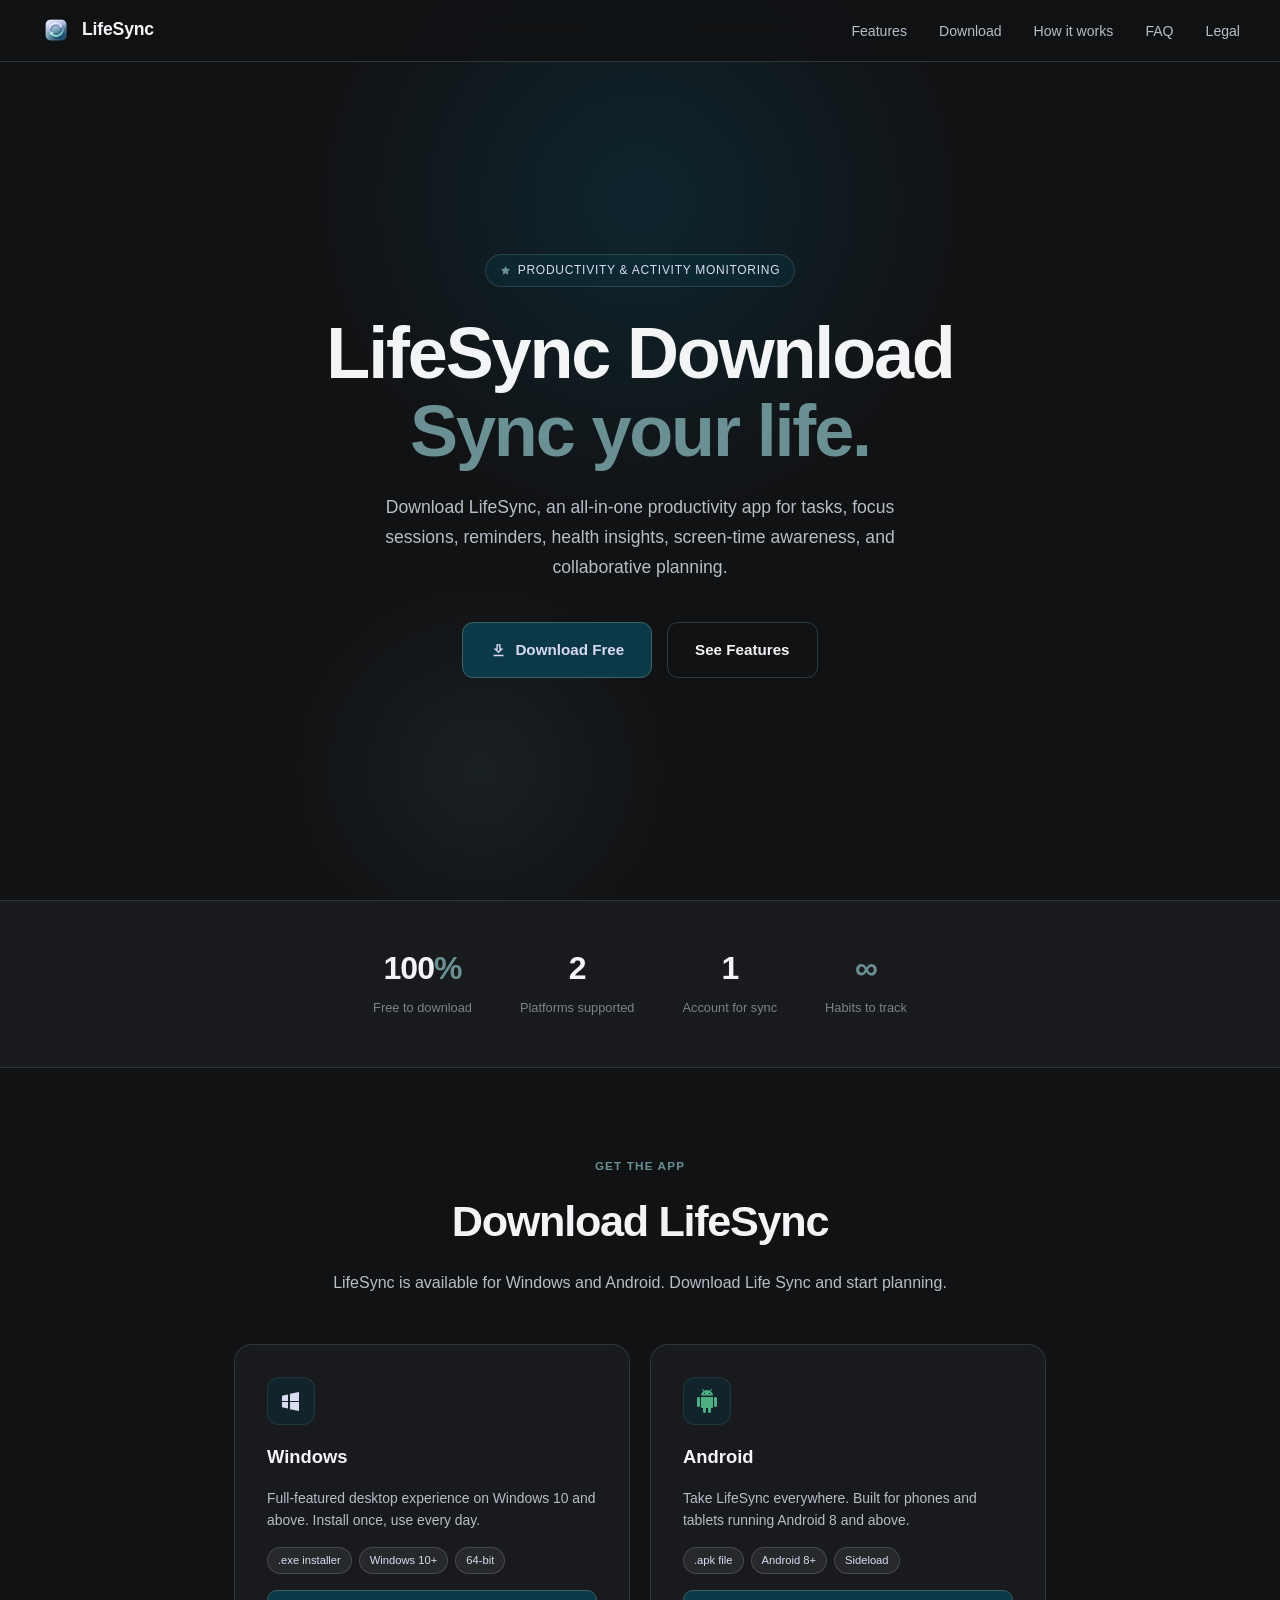
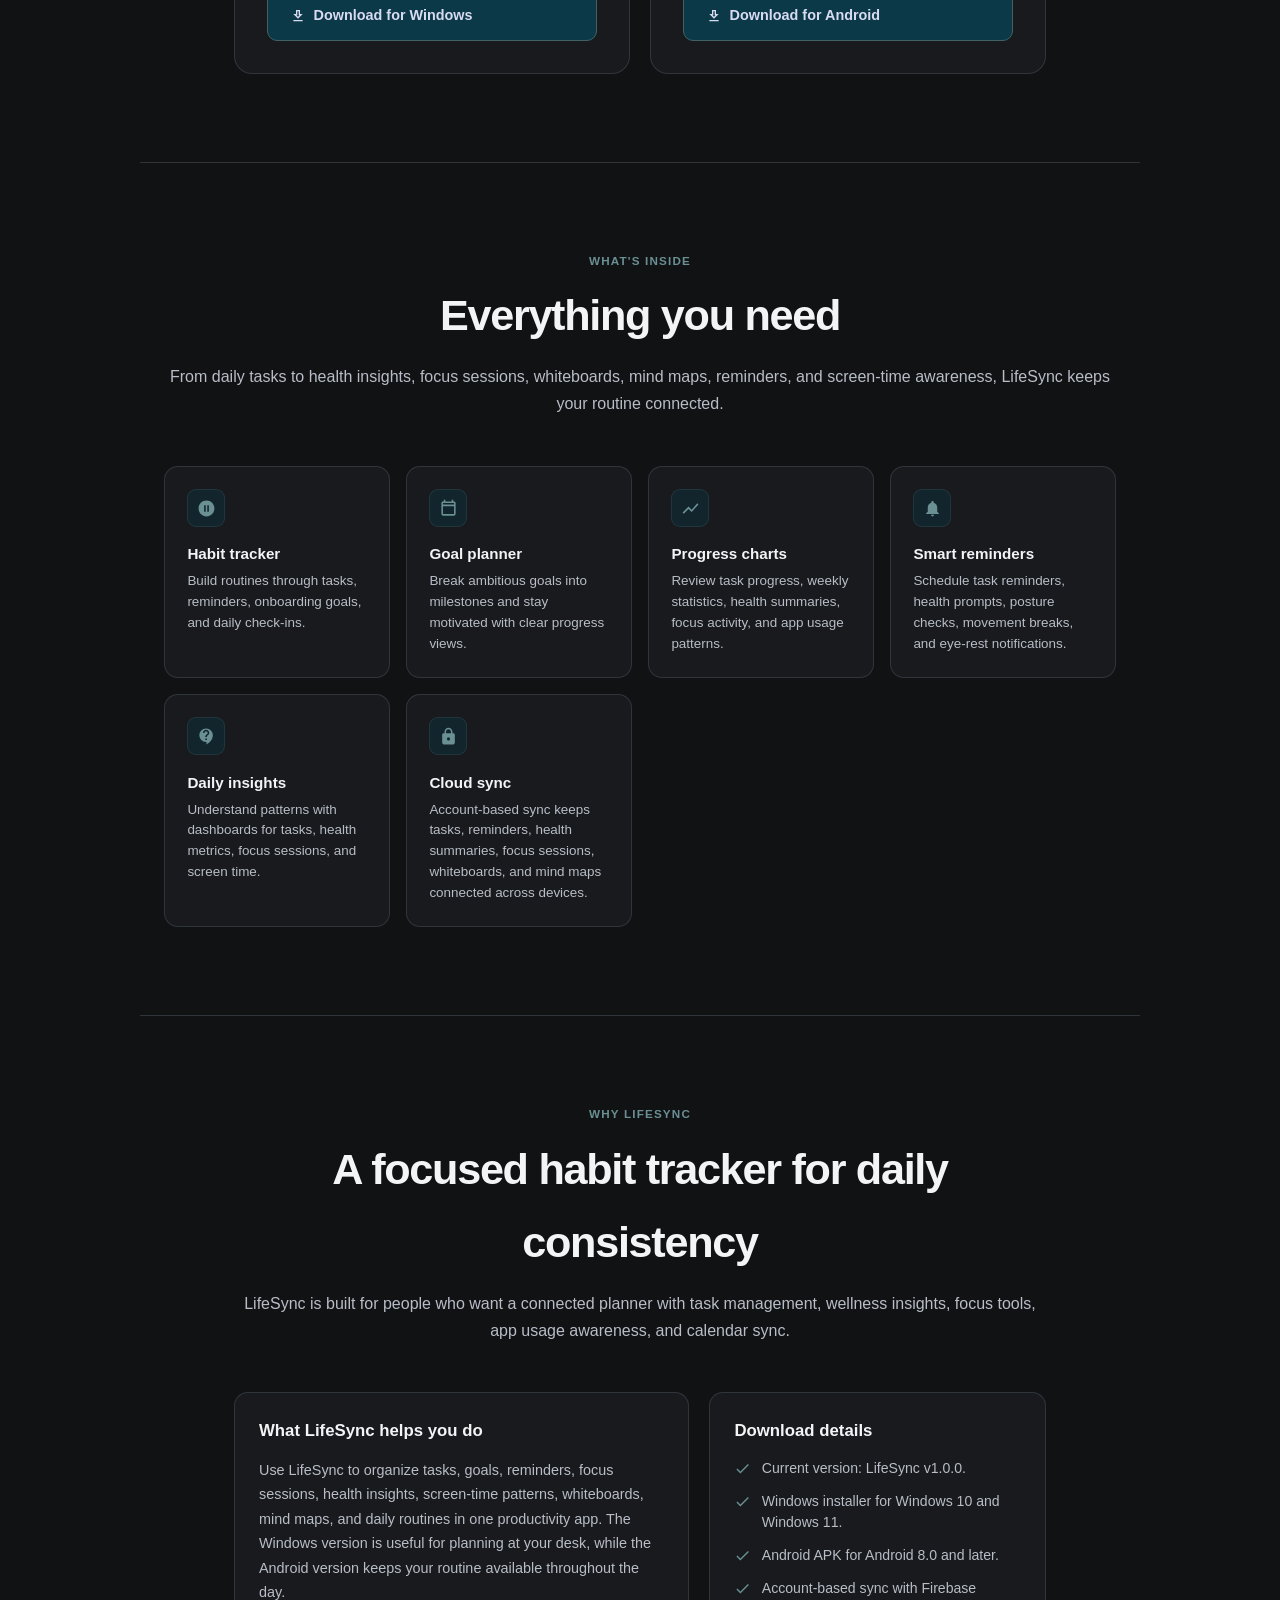
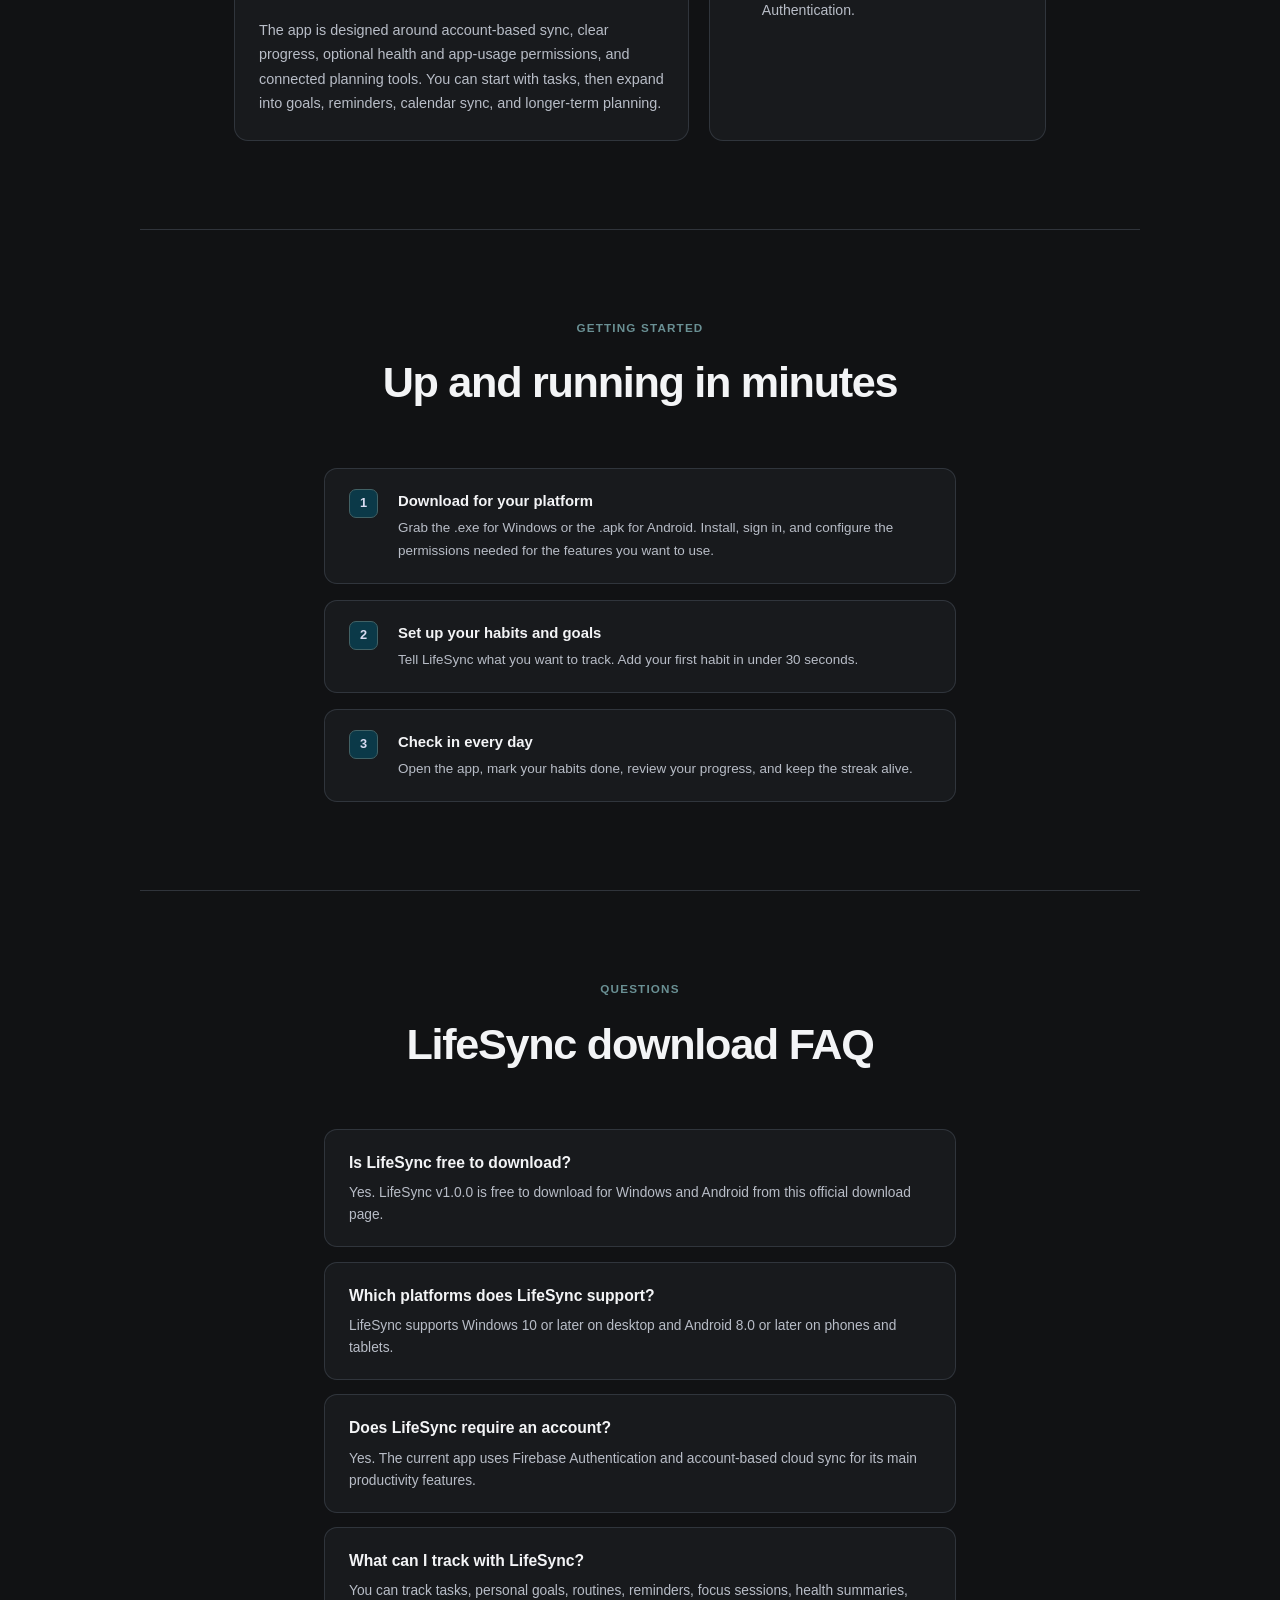
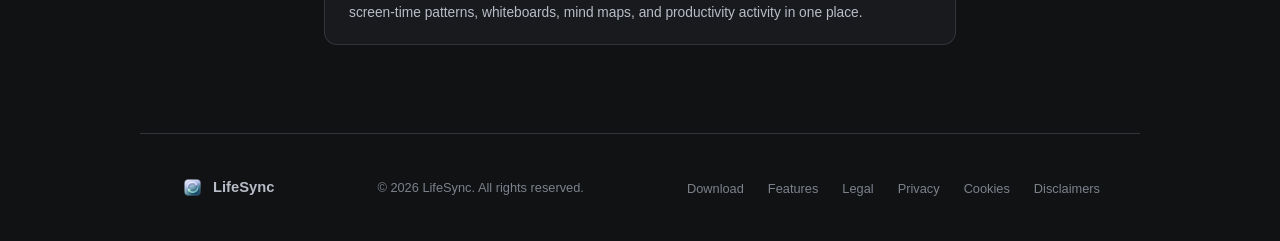
==== commit 39d7cc7c: "Add app icon; use image marks and favicon Add assets/app_icon.png and reference it as the site favic" ====
--- a/index.html
+++ b/index.html
@@ -10,6 +10,8 @@
   <meta name="keywords" content="LifeSync download, Life Sync download, productivity app, task planner app, goal planner app, health insights app, screen time tracker, Windows productivity app, Android productivity app" />
   <meta name="author" content="LifeSync" />
   <meta name="theme-color" content="#0B3948" />
+  <link rel="icon" href="assets/app_icon.png" type="image/png" />
+  <link rel="apple-touch-icon" href="assets/app_icon.png" />
   <link rel="canonical" href="https://www.lifesyncdownload.com/" />
   <meta property="og:type" content="website" />
   <meta property="og:url" content="https://www.lifesyncdownload.com/" />
@@ -131,12 +133,11 @@
 
     .nav-mark {
       width: 32px; height: 32px;
-      background: var(--primary); border-radius: 8px;
-      border: 0.5px solid var(--primary-light);
-      display: flex; align-items: center; justify-content: center;
-    }
-
-    .nav-mark svg { width: 17px; height: 17px; fill: var(--periwinkle); }
+      border-radius: 8px;
+      display: block;
+      flex-shrink: 0;
+      object-fit: cover;
+    }
 
     .nav-links { display: flex; gap: 2rem; list-style: none; }
     .nav-links a { color: var(--text-muted); text-decoration: none; font-size: 0.88rem; transition: color 0.2s; }
@@ -441,11 +442,12 @@
     }
 
     .foot-mark {
-      width: 25px; height: 25px; background: var(--primary);
-      border-radius: 6px; display: flex; align-items: center; justify-content: center;
-    }
-
-    .foot-mark svg { width: 13px; height: 13px; fill: var(--periwinkle); }
+      width: 25px; height: 25px;
+      border-radius: 6px;
+      display: block;
+      flex-shrink: 0;
+      object-fit: cover;
+    }
     footer p { font-size: 0.8rem; color: var(--text-hint); }
 
     .foot-links { display: flex; gap: 1.5rem; list-style: none; }
@@ -467,9 +469,7 @@
 
 <nav>
   <a href="#" class="nav-logo">
-    <div class="nav-mark">
-      <svg viewBox="0 0 24 24"><path d="M12 2C6.48 2 2 6.48 2 12s4.48 10 10 10 10-4.48 10-10S17.52 2 12 2zm-1 14H9V8h2v8zm4 0h-2V8h2v8z"/></svg>
-    </div>
+    <img class="nav-mark" src="assets/app_icon.png" alt="" width="32" height="32" />
     LifeSync
   </a>
   <ul class="nav-links">
@@ -537,7 +537,7 @@
         <span class="tag">Windows 10+</span>
         <span class="tag">64-bit</span>
       </div>
-      <a href="https://github.com/andrea-19d/LifeSync/releases/download/v1.0.0/LyfeSync_Setup.exe" download class="btn-dl">
+      <a href="https://github.com/andrea-19d/LifeSync/releases/download/v1.0.1/LyfeSync_Setup.exe" download class="btn-dl">
         <svg viewBox="0 0 24 24"><path d="M13 5v6h1.17L12 13.17 9.83 11H11V5h2m2-2H9v6H5l7 7 7-7h-4V3m4 15H5v2h14v-2z"/></svg>
         Download for Windows
       </a>
@@ -554,7 +554,7 @@
         <span class="tag">Android 8+</span>
         <span class="tag">Sideload</span>
       </div>
-      <a href="https://github.com/andrea-19d/LifeSync/releases/download/v1.0.0/app-release.apk" download class="btn-dl">
+      <a href="https://github.com/andrea-19d/LifeSync/releases/download/v1.0.1/LifeSync-v1.0.1-arm64.apk" download class="btn-dl">
         <svg viewBox="0 0 24 24"><path d="M13 5v6h1.17L12 13.17 9.83 11H11V5h2m2-2H9v6H5l7 7 7-7h-4V3m4 15H5v2h14v-2z"/></svg>
         Download for Android
       </a>
@@ -702,9 +702,7 @@
 
 <footer>
   <a href="#" class="foot-logo">
-    <div class="foot-mark">
-      <svg viewBox="0 0 24 24"><path d="M12 2C6.48 2 2 6.48 2 12s4.48 10 10 10 10-4.48 10-10S17.52 2 12 2zm-1 14H9V8h2v8zm4 0h-2V8h2v8z"/></svg>
-    </div>
+    <img class="foot-mark" src="assets/app_icon.png" alt="" width="25" height="25" />
     LifeSync
   </a>
   <p>&copy; 2026 LifeSync. All rights reserved.</p>
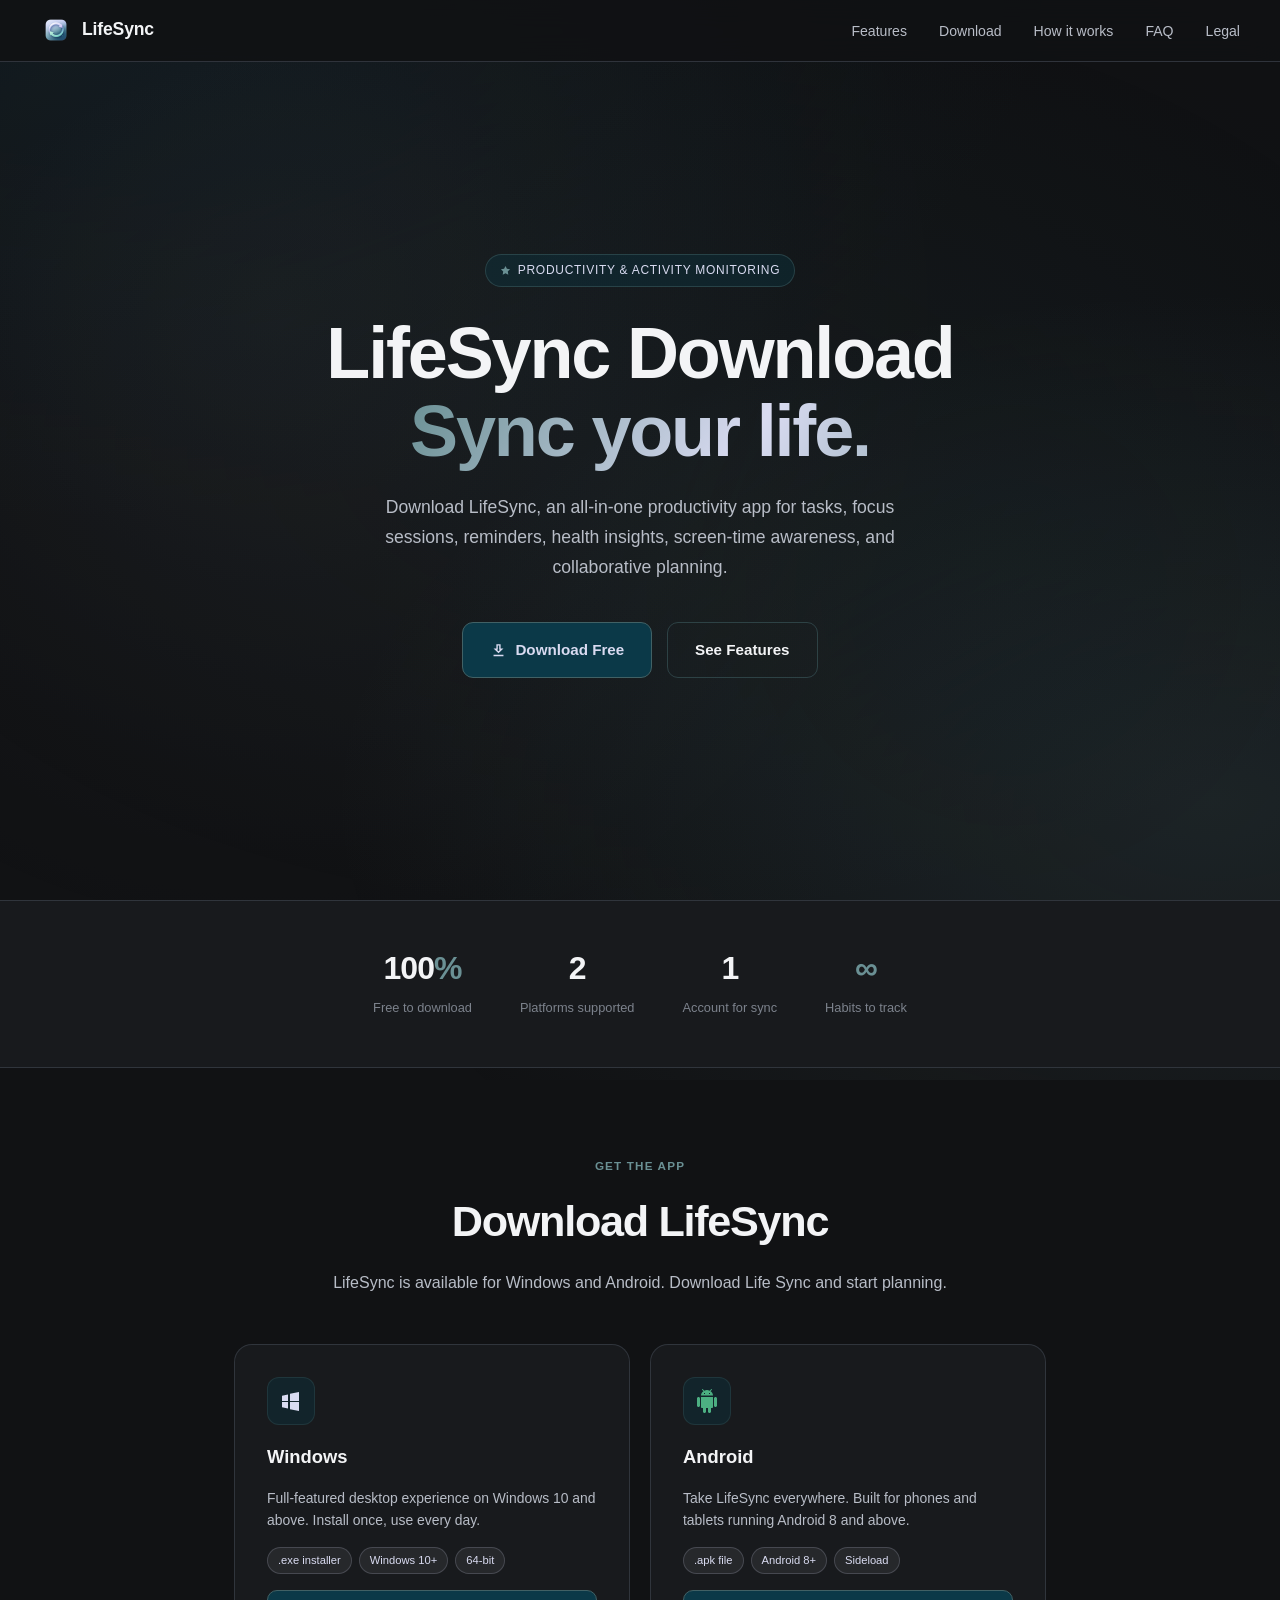
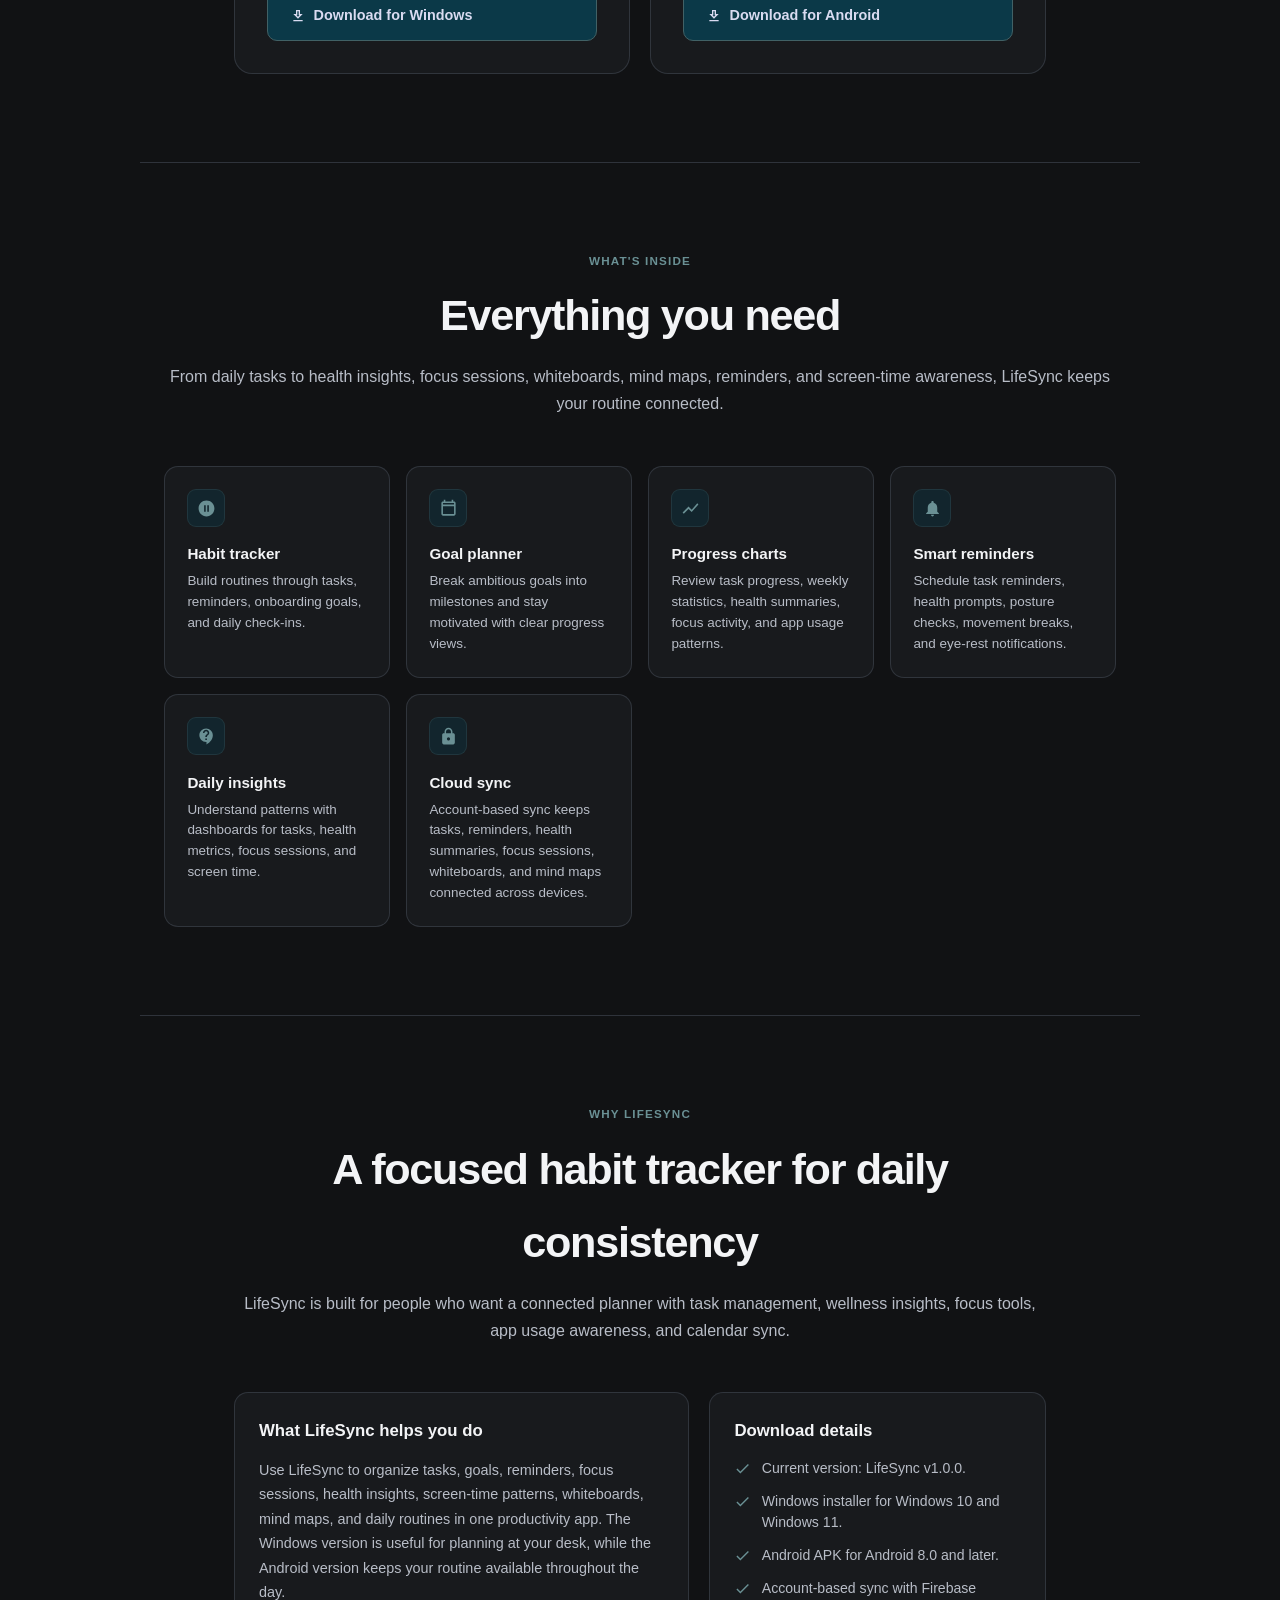
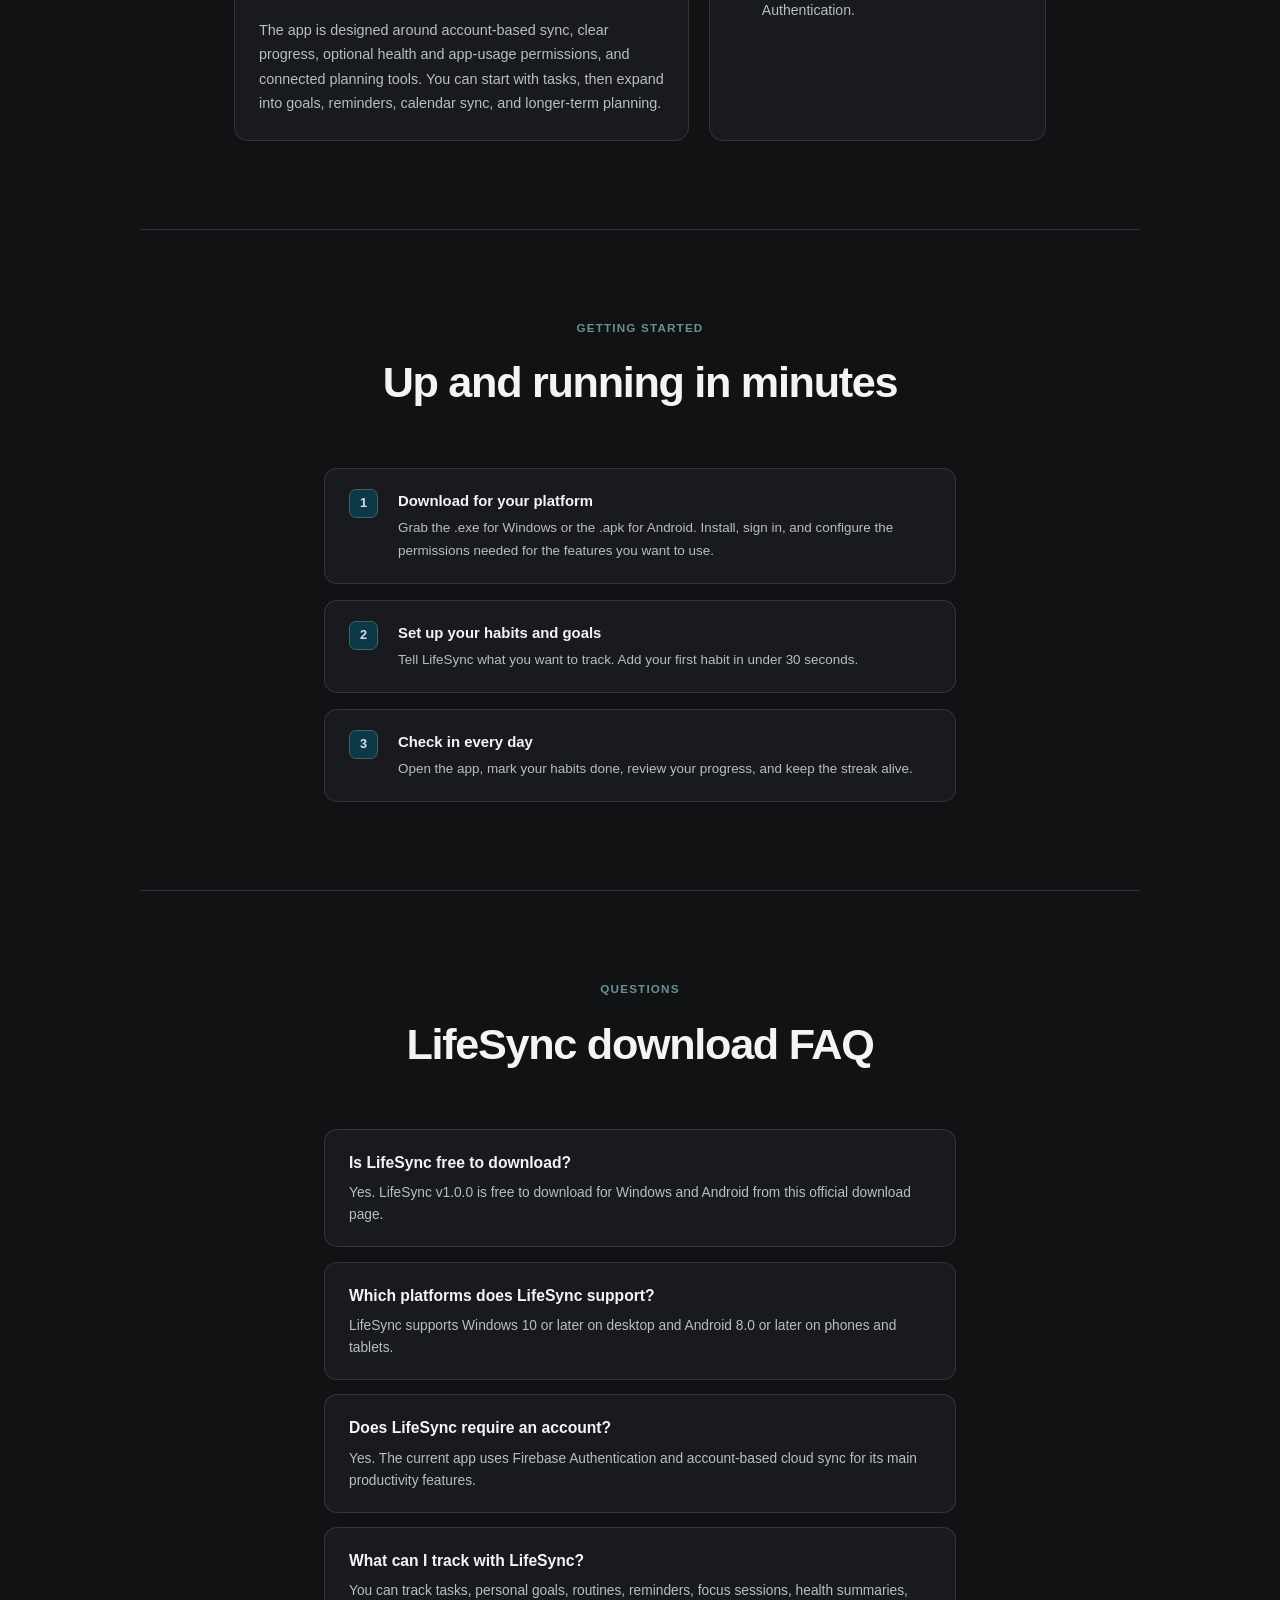
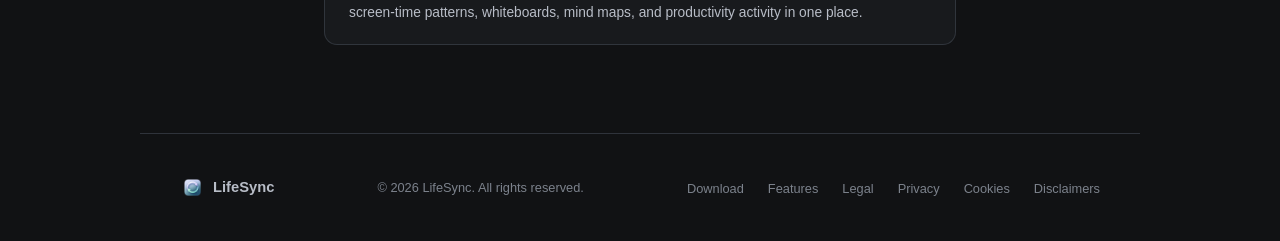
==== commit d2f9088e: "Add site motion system (motion.css + motion.js) Introduce a global motion/animation system and wire " ====
--- a/index.html
+++ b/index.html
@@ -10,19 +10,40 @@
   <meta name="keywords" content="LifeSync download, Life Sync download, productivity app, task planner app, goal planner app, health insights app, screen time tracker, Windows productivity app, Android productivity app" />
   <meta name="author" content="LifeSync" />
   <meta name="theme-color" content="#0B3948" />
-  <link rel="icon" href="assets/app_icon.png" type="image/png" />
-  <link rel="apple-touch-icon" href="assets/app_icon.png" />
+  <link rel="icon" href="https://www.lifesyncdownload.com/favicon.ico" sizes="48x48" />
+  <link rel="icon" type="image/png" href="https://www.lifesyncdownload.com/assets/favicon-48.png" sizes="48x48" />
+  <link rel="icon" type="image/png" href="https://www.lifesyncdownload.com/assets/favicon-192.png" sizes="192x192" />
+  <link rel="apple-touch-icon" href="https://www.lifesyncdownload.com/assets/favicon-192.png" />
+  <link rel="manifest" href="site.webmanifest" />
   <link rel="canonical" href="https://www.lifesyncdownload.com/" />
   <meta property="og:type" content="website" />
   <meta property="og:url" content="https://www.lifesyncdownload.com/" />
   <meta property="og:site_name" content="LifeSync" />
   <meta property="og:title" content="LifeSync Download for Windows &amp; Android | Productivity &amp; Activity Monitoring" />
   <meta property="og:description" content="Download LifeSync v1.0.0 for Windows and Android. Plan tasks, track focus, review health insights, and monitor app activity." />
+  <meta property="og:image" content="https://www.lifesyncdownload.com/assets/favicon-192.png" />
+  <meta property="og:image:width" content="192" />
+  <meta property="og:image:height" content="192" />
+  <meta property="og:image:alt" content="LifeSync app icon" />
   <meta name="twitter:card" content="summary" />
   <meta name="twitter:title" content="LifeSync Download for Windows &amp; Android | Productivity &amp; Activity Monitoring" />
   <meta name="twitter:description" content="Download LifeSync v1.0.0 for Windows and Android. Plan tasks, track focus, review health insights, and monitor app activity." />
+  <meta name="twitter:image" content="https://www.lifesyncdownload.com/assets/favicon-192.png" />
+  <meta name="twitter:image:alt" content="LifeSync app icon" />
   <script type="application/ld+json">
   [
+    {
+      "@context": "https://schema.org",
+      "@type": "Organization",
+      "name": "LifeSync",
+      "url": "https://www.lifesyncdownload.com/",
+      "logo": {
+        "@type": "ImageObject",
+        "url": "https://www.lifesyncdownload.com/assets/favicon-192.png",
+        "width": 192,
+        "height": 192
+      }
+    },
     {
       "@context": "https://schema.org",
       "@type": "WebSite",
@@ -36,6 +57,7 @@
       "name": "LifeSync",
       "alternateName": "Life Sync",
       "url": "https://www.lifesyncdownload.com/",
+      "image": "https://www.lifesyncdownload.com/assets/app_icon.png",
       "description": "LifeSync is a productivity, task planning, health insights, focus timer, and activity monitoring app for Windows and Android.",
       "applicationCategory": "ProductivityApplication",
       "softwareVersion": "1.0.0",
@@ -152,21 +174,6 @@
       position: relative; overflow: hidden;
     }
 
-    .glow1 {
-      position: absolute; top: -150px; left: 50%;
-      transform: translateX(-50%);
-      width: 700px; height: 700px;
-      background: radial-gradient(circle, rgba(11,57,72,0.5) 0%, transparent 65%);
-      pointer-events: none;
-    }
-
-    .glow2 {
-      position: absolute; bottom: -60px; left: 15%;
-      width: 380px; height: 380px;
-      background: radial-gradient(circle, rgba(65,97,101,0.18) 0%, transparent 70%);
-      pointer-events: none;
-    }
-
     .hero-inner { position: relative; z-index: 1; max-width: 660px; }
 
     .badge {
@@ -464,6 +471,7 @@
       .info-grid { grid-template-columns: 1fr; }
     }
   </style>
+  <link rel="stylesheet" href="motion.css" />
 </head>
 <body>
 
@@ -482,14 +490,12 @@
 </nav>
 
 <section class="hero">
-  <div class="glow1"></div>
-  <div class="glow2"></div>
   <div class="hero-inner">
     <div class="badge">
       <svg viewBox="0 0 24 24"><path d="M12 2l3.09 6.26L22 9.27l-5 4.87 1.18 6.88L12 17.77l-6.18 3.25L7 14.14 2 9.27l6.91-1.01L12 2z"/></svg>
       Productivity &amp; activity monitoring
     </div>
-    <h1>LifeSync Download<br><span class="teal">Sync your life.</span></h1>
+    <h1>LifeSync Download<br><span class="teal gradient-text">Sync your life.</span></h1>
     <p>Download LifeSync, an all-in-one productivity app for tasks, focus sessions, reminders, health insights, screen-time awareness, and collaborative planning.</p>
     <div class="ctas">
       <a href="#download" class="btn-p">
@@ -716,5 +722,6 @@
   </ul>
 </footer>
 
+<script src="motion.js" defer></script>
 </body>
 </html>
--- a/motion.css
+++ b/motion.css
@@ -0,0 +1,369 @@
+@media (prefers-reduced-motion: reduce) {
+  *, *::before, *::after {
+    animation-duration: 0.01ms !important;
+    animation-iteration-count: 1 !important;
+    transition-duration: 0.01ms !important;
+    scroll-behavior: auto !important;
+  }
+
+  .reveal {
+    opacity: 1 !important;
+    transform: none !important;
+  }
+}
+
+body {
+  position: relative;
+  overflow-x: hidden;
+}
+
+body::before {
+  content: "";
+  position: fixed;
+  inset: -20%;
+  z-index: -2;
+  pointer-events: none;
+  background:
+    radial-gradient(ellipse 95% 75% at 18% 12%, rgba(11, 57, 72, 0.18) 0%, transparent 58%),
+    radial-gradient(ellipse 85% 70% at 82% 78%, rgba(106, 144, 148, 0.14) 0%, transparent 58%),
+    radial-gradient(ellipse 75% 60% at 50% 50%, rgba(65, 97, 101, 0.09) 0%, transparent 62%);
+  animation: ambient-drift 8s ease-in-out infinite;
+}
+
+body::after {
+  content: "";
+  position: fixed;
+  inset: -15%;
+  z-index: -1;
+  pointer-events: none;
+  opacity: 0.55;
+  background:
+    radial-gradient(circle at 28% 38%, rgba(217, 219, 241, 0.07) 0%, transparent 48%),
+    radial-gradient(circle at 72% 62%, rgba(11, 57, 72, 0.1) 0%, transparent 46%);
+  animation: ambient-pulse 6s ease-in-out infinite;
+}
+
+@keyframes ambient-drift {
+  0% { transform: translate(-6%, -5%) scale(1); opacity: 0.9; }
+  25% { transform: translate(8%, 6%) scale(1.1); opacity: 1; }
+  50% { transform: translate(5%, -8%) scale(1.06); opacity: 0.95; }
+  75% { transform: translate(-7%, 7%) scale(1.12); opacity: 1; }
+  100% { transform: translate(-6%, -5%) scale(1); opacity: 0.9; }
+}
+
+@keyframes ambient-pulse {
+  0%, 100% { transform: translate(-12vw, -8vh) scale(1); opacity: 0.4; }
+  50% { transform: translate(14vw, 10vh) scale(1.18); opacity: 0.65; }
+}
+
+/* Nav */
+nav {
+  transition: background 0.35s ease, box-shadow 0.35s ease, border-color 0.35s ease;
+}
+
+nav.nav-scrolled {
+  background: rgba(17, 18, 20, 0.96) !important;
+  box-shadow: 0 8px 32px rgba(0, 0, 0, 0.35);
+}
+
+.nav-links a,
+.foot-links a {
+  position: relative;
+}
+
+.nav-links a::after,
+.foot-links a::after {
+  content: "";
+  position: absolute;
+  left: 0;
+  bottom: -3px;
+  width: 100%;
+  height: 1px;
+  background: var(--secondary-light, #6A9094);
+  transform: scaleX(0);
+  transform-origin: left;
+  transition: transform 0.25s ease;
+}
+
+.nav-links a:hover::after,
+.foot-links a:hover::after {
+  transform: scaleX(1);
+}
+
+/* Hero glows — fixed full-screen layer */
+.hero-glows {
+  position: fixed;
+  inset: -20%;
+  z-index: 0;
+  overflow: visible;
+  pointer-events: none;
+}
+
+section,
+.stats,
+footer,
+hr {
+  position: relative;
+  z-index: 1;
+}
+
+.glow1,
+.glow2,
+.glow3,
+.glow4 {
+  position: absolute;
+  border-radius: 50%;
+  filter: blur(80px);
+  will-change: transform;
+}
+
+.glow1 {
+  top: -8%;
+  left: 50%;
+  width: min(920px, 90vw);
+  height: min(920px, 90vw);
+  margin-left: calc(min(920px, 90vw) / -2);
+  background: radial-gradient(circle, rgba(11, 57, 72, 0.5) 0%, transparent 68%);
+  animation: hero-drift-1 7s ease-in-out infinite;
+}
+
+.glow2 {
+  bottom: 5%;
+  left: -5%;
+  width: min(560px, 65vw);
+  height: min(560px, 65vw);
+  background: radial-gradient(circle, rgba(65, 97, 101, 0.32) 0%, transparent 70%);
+  animation: hero-drift-2 9s ease-in-out infinite;
+}
+
+.glow3 {
+  top: 35%;
+  right: -8%;
+  width: min(480px, 55vw);
+  height: min(480px, 55vw);
+  background: radial-gradient(circle, rgba(106, 144, 148, 0.28) 0%, transparent 72%);
+  animation: hero-drift-3 8s ease-in-out infinite;
+}
+
+.glow4 {
+  top: 55%;
+  left: 40%;
+  width: min(520px, 60vw);
+  height: min(520px, 60vw);
+  background: radial-gradient(circle, rgba(11, 57, 72, 0.22) 0%, transparent 70%);
+  animation: hero-drift-4 10s ease-in-out infinite;
+}
+
+@keyframes hero-drift-1 {
+  0%, 100% { transform: translate(0, 0) scale(1); }
+  25% { transform: translate(22vw, 14vh) scale(1.18); }
+  50% { transform: translate(-14vw, 22vh) scale(0.9); }
+  75% { transform: translate(-24vw, -10vh) scale(1.12); }
+}
+
+@keyframes hero-drift-2 {
+  0%, 100% { transform: translate(0, 0) scale(1); }
+  33% { transform: translate(28vw, -18vh) scale(1.2); }
+  66% { transform: translate(12vw, 20vh) scale(0.88); }
+}
+
+@keyframes hero-drift-3 {
+  0%, 100% { transform: translate(0, 0) scale(1); opacity: 0.85; }
+  25% { transform: translate(-20vw, 16vh) scale(1.15); opacity: 1; }
+  50% { transform: translate(-8vw, -20vh) scale(0.92); opacity: 0.7; }
+  75% { transform: translate(18vw, 8vh) scale(1.08); opacity: 0.95; }
+}
+
+@keyframes hero-drift-4 {
+  0%, 100% { transform: translate(0, 0) scale(1); opacity: 0.75; }
+  50% { transform: translate(-18vw, -22vh) scale(1.22); opacity: 1; }
+}
+
+.gradient-text {
+  background: linear-gradient(
+    120deg,
+    var(--secondary-light, #6A9094) 0%,
+    var(--periwinkle, #D9DBF1) 35%,
+    var(--secondary-light, #6A9094) 70%,
+    #8fb5b9 100%
+  );
+  background-size: 220% auto;
+  -webkit-background-clip: text;
+  background-clip: text;
+  -webkit-text-fill-color: transparent;
+  animation: shimmer-text 4s linear infinite;
+}
+
+@keyframes shimmer-text {
+  to { background-position: 220% center; }
+}
+
+.hero-inner > * {
+  animation: hero-fade-up 0.85s cubic-bezier(0.22, 1, 0.36, 1) both;
+}
+
+.hero-inner > *:nth-child(1) { animation-delay: 0.08s; }
+.hero-inner > *:nth-child(2) { animation-delay: 0.18s; }
+.hero-inner > *:nth-child(3) { animation-delay: 0.28s; }
+.hero-inner > *:nth-child(4) { animation-delay: 0.38s; }
+
+@keyframes hero-fade-up {
+  from {
+    opacity: 0;
+    transform: translateY(24px);
+  }
+  to {
+    opacity: 1;
+    transform: translateY(0);
+  }
+}
+
+.badge {
+  animation: badge-glow 4s ease-in-out infinite;
+}
+
+@keyframes badge-glow {
+  0%, 100% { box-shadow: 0 0 0 rgba(106, 144, 148, 0); }
+  50% { box-shadow: 0 0 24px rgba(106, 144, 148, 0.15); }
+}
+
+/* Scroll reveal */
+.reveal {
+  opacity: 0;
+  transform: translateY(32px);
+  transition:
+    opacity 0.75s cubic-bezier(0.22, 1, 0.36, 1),
+    transform 0.75s cubic-bezier(0.22, 1, 0.36, 1);
+  transition-delay: var(--reveal-delay, 0s);
+}
+
+.reveal.is-visible {
+  opacity: 1;
+  transform: translateY(0);
+}
+
+/* Interactive cards */
+.dl-card,
+.feat-card,
+.step,
+.faq-item,
+.info-panel {
+  transition:
+    border-color 0.25s ease,
+    transform 0.3s cubic-bezier(0.22, 1, 0.36, 1),
+    box-shadow 0.3s ease;
+}
+
+.dl-card:hover,
+.feat-card:hover,
+.step:hover,
+.info-panel:hover {
+  box-shadow: 0 12px 40px rgba(0, 0, 0, 0.25);
+}
+
+.feat-card:hover {
+  transform: translateY(-5px);
+}
+
+.faq-item:hover {
+  border-color: var(--border-strong, rgba(65, 97, 101, 0.55));
+  transform: translateX(4px);
+}
+
+.dl-card::before {
+  animation: border-shimmer 3s ease-in-out infinite;
+}
+
+.dl-card:hover::before {
+  opacity: 1 !important;
+}
+
+@keyframes border-shimmer {
+  0%, 100% { background-position: 0% 50%; }
+  50% { background-position: 100% 50%; }
+}
+
+.dl-card::before {
+  background: linear-gradient(
+    90deg,
+    var(--primary, #0B3948),
+    var(--primary-light, #416165),
+    var(--secondary-light, #6A9094),
+    transparent
+  ) !important;
+  background-size: 200% 100% !important;
+}
+
+.btn-p,
+.btn-o,
+.btn-dl {
+  transition:
+    background 0.25s ease,
+    transform 0.25s cubic-bezier(0.22, 1, 0.36, 1),
+    box-shadow 0.25s ease !important;
+}
+
+.btn-p:hover,
+.btn-dl:hover {
+  box-shadow: 0 8px 28px rgba(11, 57, 72, 0.45);
+}
+
+.stat-n {
+  transition: transform 0.3s ease, color 0.3s ease;
+}
+
+.stat:hover .stat-n {
+  transform: scale(1.08);
+}
+
+.stat-n.counted {
+  animation: stat-pop 0.5s cubic-bezier(0.22, 1, 0.36, 1);
+}
+
+@keyframes stat-pop {
+  0% { transform: scale(0.85); opacity: 0.5; }
+  60% { transform: scale(1.1); }
+  100% { transform: scale(1); opacity: 1; }
+}
+
+.feat-icon,
+.dl-icon,
+.step-n {
+  transition: transform 0.35s cubic-bezier(0.22, 1, 0.36, 1);
+}
+
+.feat-card:hover .feat-icon,
+.dl-card:hover .dl-icon,
+.step:hover .step-n {
+  transform: scale(1.08) rotate(-3deg);
+}
+
+/* Legal pages */
+.panel,
+.page-list a {
+  transition:
+    border-color 0.25s ease,
+    transform 0.3s cubic-bezier(0.22, 1, 0.36, 1),
+    box-shadow 0.3s ease,
+    background 0.3s ease;
+}
+
+.panel:hover {
+  transform: translateY(-3px);
+  box-shadow: 0 10px 32px rgba(0, 0, 0, 0.22);
+  border-color: rgba(65, 97, 101, 0.45);
+}
+
+.page-list a:hover {
+  transform: translateY(-4px);
+  box-shadow: 0 10px 28px rgba(0, 0, 0, 0.2);
+  border-color: rgba(65, 97, 101, 0.45);
+}
+
+main > h1 {
+  animation: hero-fade-up 0.7s cubic-bezier(0.22, 1, 0.36, 1) both;
+}
+
+main > .lead {
+  animation: hero-fade-up 0.7s cubic-bezier(0.22, 1, 0.36, 1) 0.1s both;
+}
